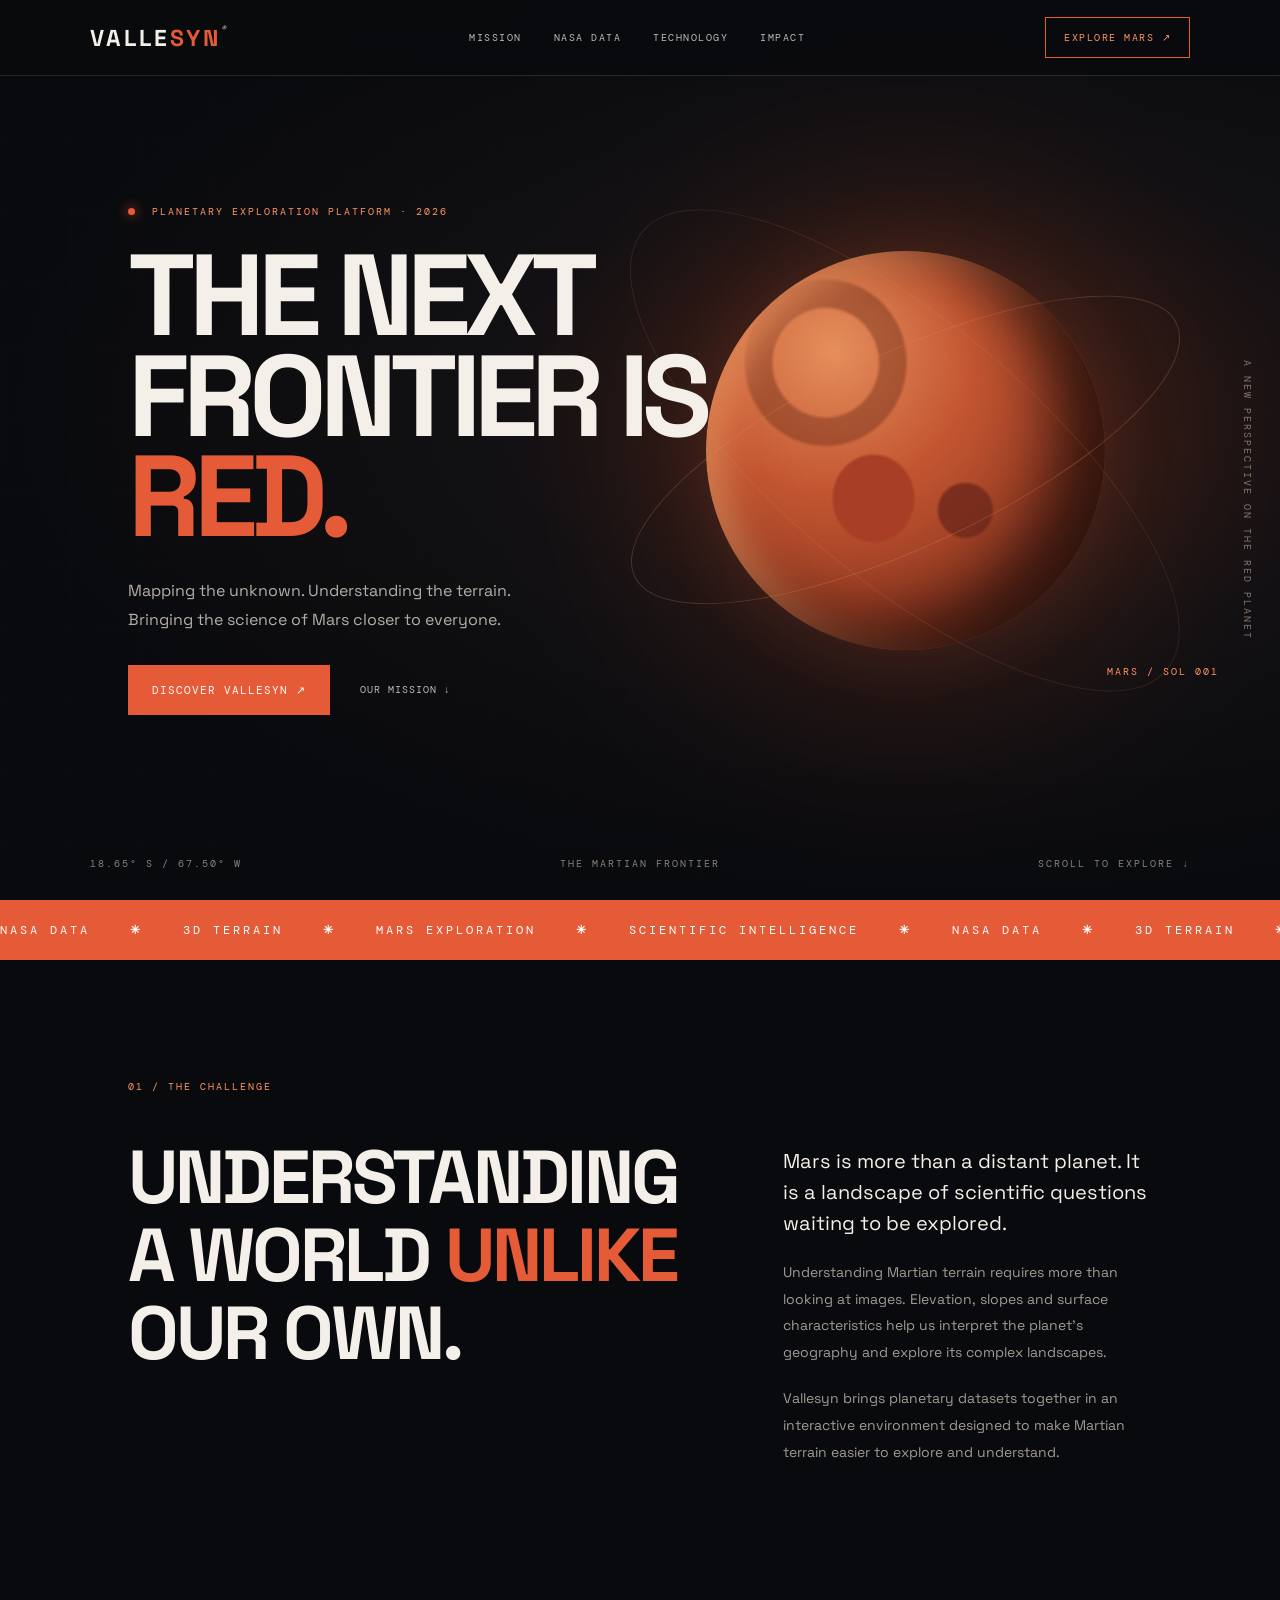
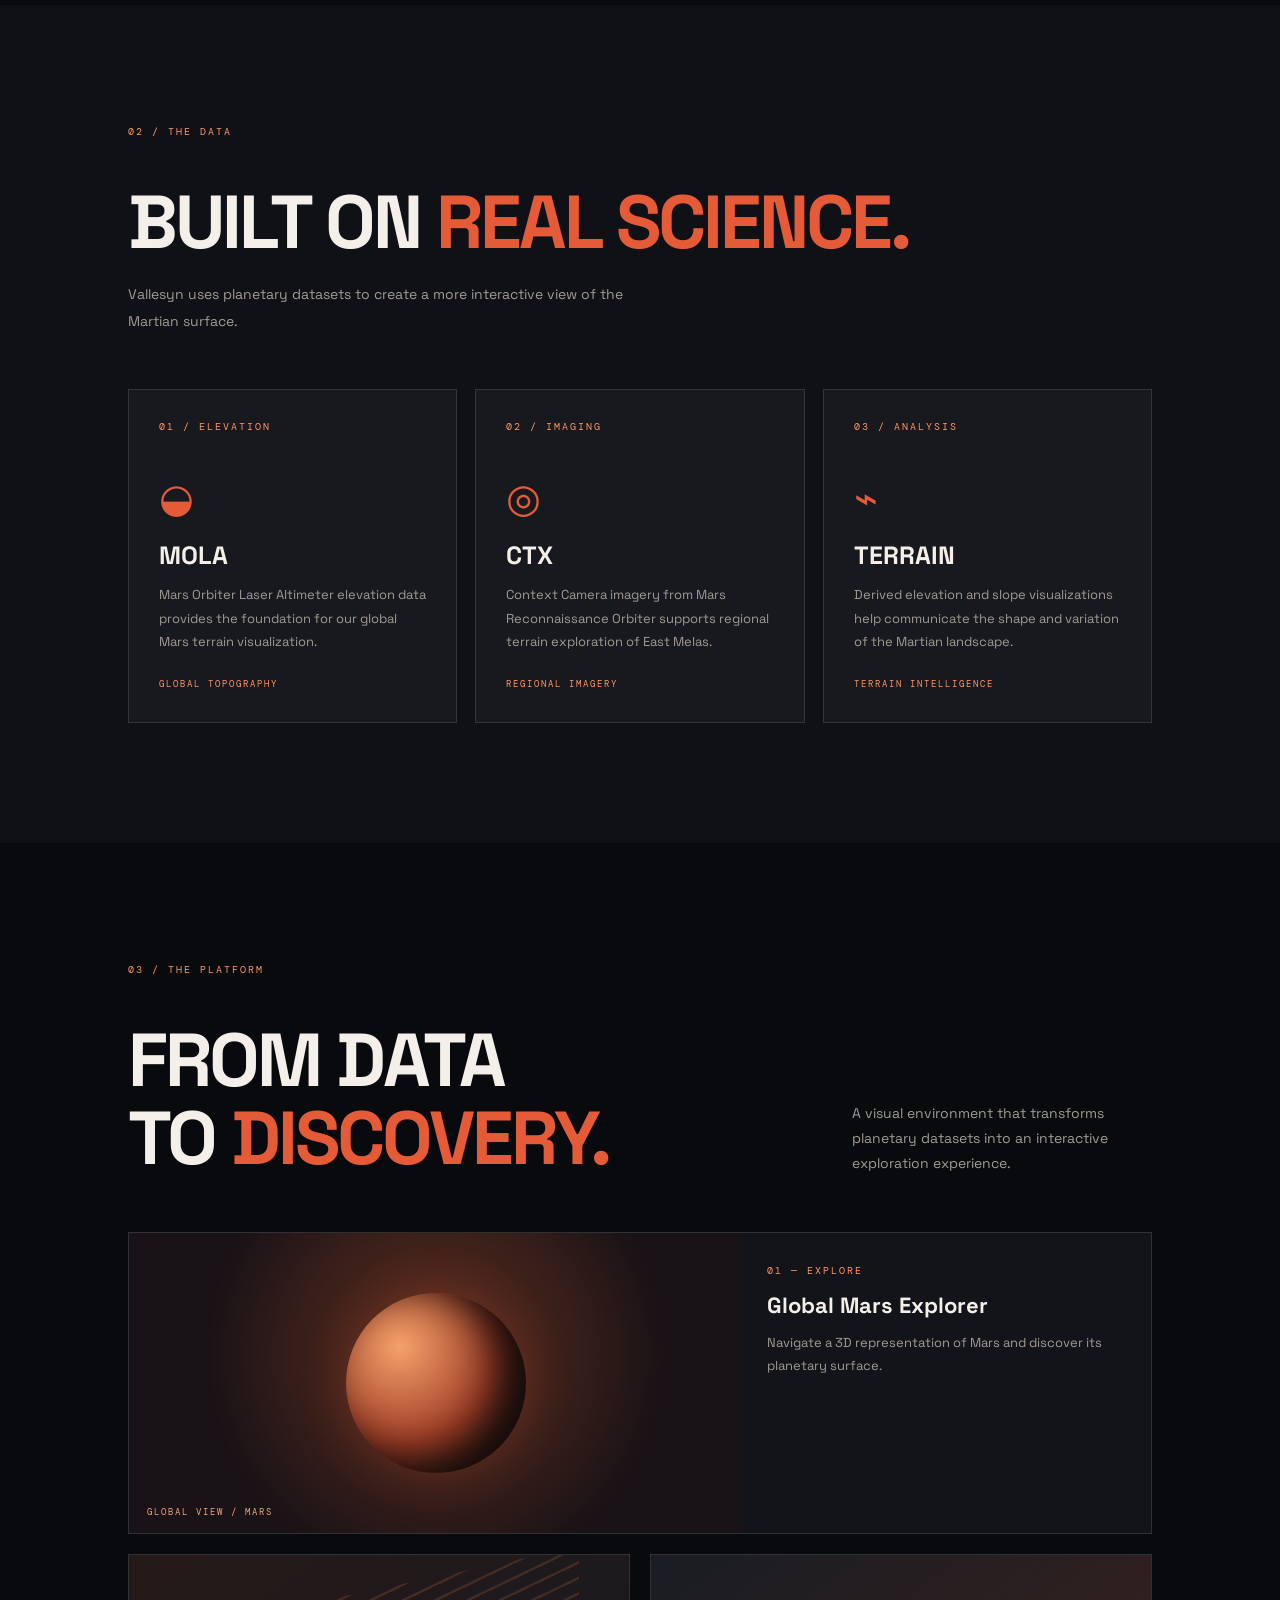
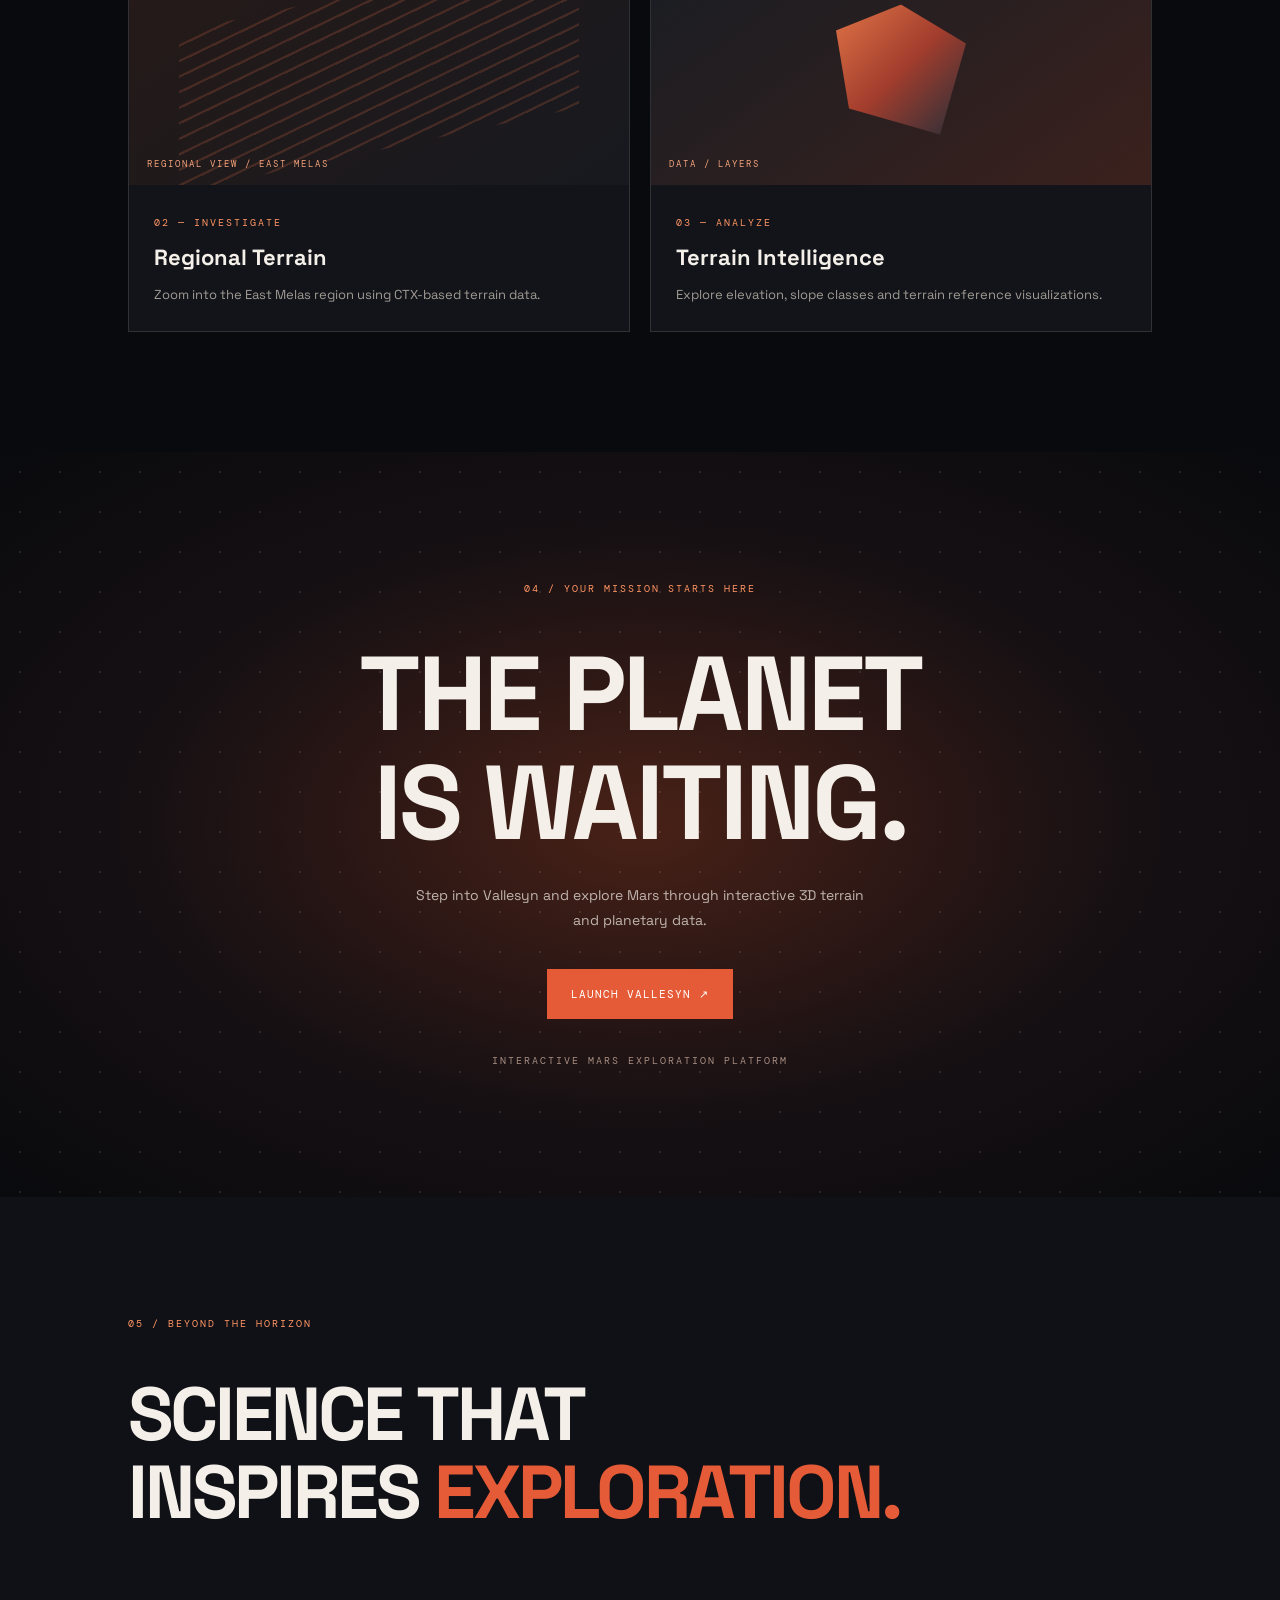
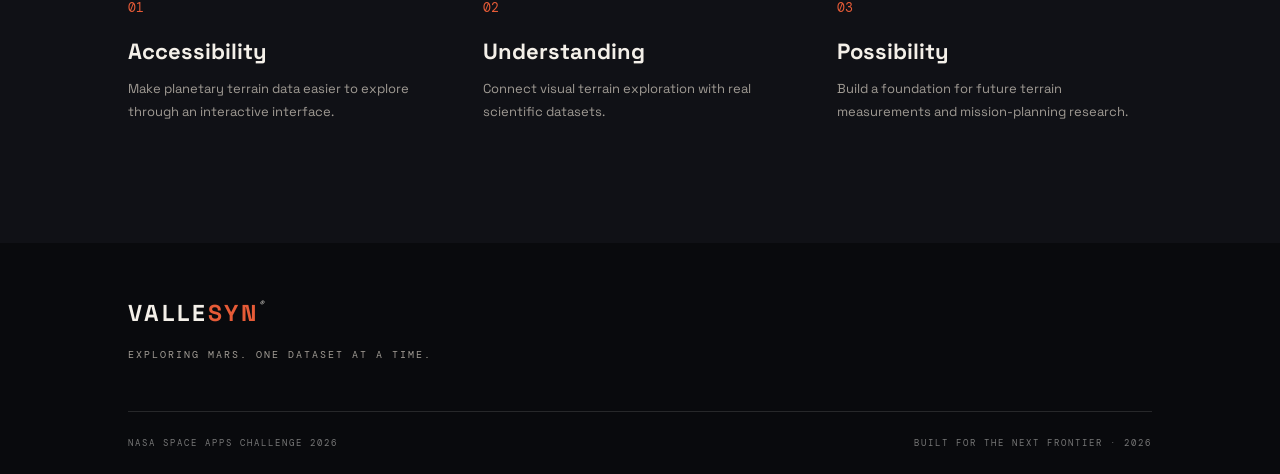
==== mission-portal/index.html @ bca8e8f7 "Fix mission portal folder structure" ====
<!DOCTYPE html>
<html lang="en">
<head>
    <meta charset="UTF-8">
    <meta name="viewport" content="width=device-width, initial-scale=1.0">
    <meta name="description" content="Vallesyn — Explore Mars through NASA planetary data, 3D terrain and scientific intelligence.">
    <title>VALLESYN | The Martian Frontier</title>
    <link rel="stylesheet" href="css/style.css">
    <link rel="preconnect" href="https://fonts.googleapis.com">
    <link href="https://fonts.googleapis.com/css2?family=DM+Mono:wght@400;500&family=Space+Grotesk:wght@400;500;600;700&display=swap" rel="stylesheet">
</head>
<body>
    <div class="loader" id="loader"><span>VALLESYN</span><small>INITIALIZING MISSION...</small></div>

    <nav>
        <a class="logo" href="#home">VALLE<span>SYN</span><i>®</i></a>
        <div class="nav-links">
            <a href="#mission">MISSION</a>
            <a href="#data">NASA DATA</a>
            <a href="#technology">TECHNOLOGY</a>
            <a href="#impact">IMPACT</a>
        </div>
        <a href="#explore" class="nav-cta">EXPLORE MARS ↗</a>
        <button class="menu-toggle" id="menuToggle" aria-label="Toggle menu">☰</button>
    </nav>

    <main>
        <section class="hero" id="home">
            <div class="hero-grid"></div>
            <div class="hero-content">
                <div class="eyebrow"><span class="pulse"></span> PLANETARY EXPLORATION PLATFORM · 2026</div>
                <h1>THE NEXT<br>FRONTIER IS<br><span>RED.</span></h1>
                <p class="hero-description">Mapping the unknown. Understanding the terrain. Bringing the science of Mars closer to everyone.</p>
                <div class="hero-actions">
                    <a href="#explore" class="primary-btn">DISCOVER VALLESYN ↗</a>
                    <a href="#mission" class="text-btn">OUR MISSION ↓</a>
                </div>
            </div>
            <div class="mars-wrap">
                <div class="mars-glow"></div>
                <div class="mars"></div>
                <div class="orbit orbit-one"></div>
                <div class="orbit orbit-two"></div>
                <div class="orbit-label">MARS / SOL 001</div>
            </div>
            <div class="hero-bottom">
                <span>18.65° S / 67.50° W</span>
                <span>THE MARTIAN FRONTIER</span>
                <span>SCROLL TO EXPLORE ↓</span>
            </div>
            <div class="side-note">A NEW PERSPECTIVE ON THE RED PLANET</div>
        </section>

        <section class="ticker">
            <div>NASA DATA <b>✳</b> 3D TERRAIN <b>✳</b> MARS EXPLORATION <b>✳</b> SCIENTIFIC INTELLIGENCE <b>✳</b> NASA DATA <b>✳</b> 3D TERRAIN <b>✳</b></div>
        </section>

        <section class="section mission" id="mission">
            <div class="section-label">01 / THE CHALLENGE</div>
            <div class="mission-layout">
                <div>
                    <h2>UNDERSTANDING<br>A WORLD <span>UNLIKE</span><br>OUR OWN.</h2>
                </div>
                <div class="mission-copy">
                    <p class="lead">Mars is more than a distant planet. It is a landscape of scientific questions waiting to be explored.</p>
                    <p>Understanding Martian terrain requires more than looking at images. Elevation, slopes and surface characteristics help us interpret the planet's geography and explore its complex landscapes.</p>
                    <p>Vallesyn brings planetary datasets together in an interactive environment designed to make Martian terrain easier to explore and understand.</p>
                </div>
            </div>
        </section>

        <section class="section data-section" id="data">
            <div class="section-label">02 / THE DATA</div>
            <h2>BUILT ON <span>REAL SCIENCE.</span></h2>
            <p class="section-intro">Vallesyn uses planetary datasets to create a more interactive view of the Martian surface.</p>
            <div class="data-grid">
                <article class="data-card">
                    <div class="card-number">01 / ELEVATION</div>
                    <div class="data-icon">◒</div>
                    <h3>MOLA</h3>
                    <p>Mars Orbiter Laser Altimeter elevation data provides the foundation for our global Mars terrain visualization.</p>
                    <span class="card-tag">GLOBAL TOPOGRAPHY</span>
                </article>
                <article class="data-card">
                    <div class="card-number">02 / IMAGING</div>
                    <div class="data-icon">◎</div>
                    <h3>CTX</h3>
                    <p>Context Camera imagery from Mars Reconnaissance Orbiter supports regional terrain exploration of East Melas.</p>
                    <span class="card-tag">REGIONAL IMAGERY</span>
                </article>
                <article class="data-card">
                    <div class="card-number">03 / ANALYSIS</div>
                    <div class="data-icon">⌁</div>
                    <h3>TERRAIN</h3>
                    <p>Derived elevation and slope visualizations help communicate the shape and variation of the Martian landscape.</p>
                    <span class="card-tag">TERRAIN INTELLIGENCE</span>
                </article>
            </div>
        </section>

        <section class="section technology" id="technology">
            <div class="section-label">03 / THE PLATFORM</div>
            <div class="tech-heading">
                <h2>FROM DATA<br>TO <span>DISCOVERY.</span></h2>
                <p>A visual environment that transforms planetary datasets into an interactive exploration experience.</p>
            </div>
            <div class="feature-grid">
                <article class="feature feature-large">
                    <div class="feature-art globe-art"><div class="mini-globe"></div><span>GLOBAL VIEW / MARS</span></div>
                    <div class="feature-info"><span>01 — EXPLORE</span><h3>Global Mars Explorer</h3><p>Navigate a 3D representation of Mars and discover its planetary surface.</p></div>
                </article>
                <article class="feature">
                    <div class="feature-art terrain-art"><div class="terrain-lines"></div><span>REGIONAL VIEW / EAST MELAS</span></div>
                    <div class="feature-info"><span>02 — INVESTIGATE</span><h3>Regional Terrain</h3><p>Zoom into the East Melas region using CTX-based terrain data.</p></div>
                </article>
                <article class="feature">
                    <div class="feature-art layers-art"><div class="layer-sample"></div><span>DATA / LAYERS</span></div>
                    <div class="feature-info"><span>03 — ANALYZE</span><h3>Terrain Intelligence</h3><p>Explore elevation, slope classes and terrain reference visualizations.</p></div>
                </article>
            </div>
        </section>

        <section class="explore" id="explore">
            <div class="explore-bg"></div>
            <div class="section-label">04 / YOUR MISSION STARTS HERE</div>
            <h2>THE PLANET<br>IS WAITING.</h2>
            <p>Step into Vallesyn and explore Mars through interactive 3D terrain and planetary data.</p>
            <a href="../index.html" class="primary-btn">LAUNCH VALLESYN ↗</a>
            <small>INTERACTIVE MARS EXPLORATION PLATFORM</small>
        </section>

        <section class="section impact" id="impact">
            <div class="section-label">05 / BEYOND THE HORIZON</div>
            <h2>SCIENCE THAT<br>INSPIRES <span>EXPLORATION.</span></h2>
            <div class="impact-grid">
                <div><strong>01</strong><h3>Accessibility</h3><p>Make planetary terrain data easier to explore through an interactive interface.</p></div>
                <div><strong>02</strong><h3>Understanding</h3><p>Connect visual terrain exploration with real scientific datasets.</p></div>
                <div><strong>03</strong><h3>Possibility</h3><p>Build a foundation for future terrain measurements and mission-planning research.</p></div>
            </div>
        </section>
    </main>

    <footer>
        <a class="logo" href="#home">VALLE<span>SYN</span><i>®</i></a>
        <p>EXPLORING MARS. ONE DATASET AT A TIME.</p>
        <div class="footer-bottom"><span>NASA SPACE APPS CHALLENGE 2026</span><span>BUILT FOR THE NEXT FRONTIER · 2026</span></div>
    </footer>

    <script src="js/main.js"></script>
</body>
</html>
---- mission-portal/css/style.css ----
:root {
    --bg: #090a0d;
    --panel: #121419;
    --text: #f4f0e9;
    --muted: #a09b94;
    --red: #e65b37;
    --orange: #ff9563;
    --line: rgba(255,255,255,.12);
}

* { margin: 0; padding: 0; box-sizing: border-box; }

html { scroll-behavior: smooth; scroll-padding-top: 85px; }

body {
    background: var(--bg);
    color: var(--text);
    font-family: 'Space Grotesk', sans-serif;
    overflow-x: hidden;
}

a { color: inherit; text-decoration: none; }

.loader {
    position: fixed;
    inset: 0;
    background: #090a0d;
    z-index: 1000;
    display: flex;
    flex-direction: column;
    justify-content: center;
    align-items: center;
    gap: 12px;
    transition: opacity .6s, visibility .6s;
}

.loader span { font-size: 32px; letter-spacing: 10px; font-weight: 700; }
.loader small, .section-label, .eyebrow, .card-number, .card-tag, .feature-info span, .hero-bottom, .side-note, .orbit-label, .footer-bottom, .explore small {
    font-family: 'DM Mono', monospace;
    letter-spacing: 2px;
    font-size: 10px;
}

.loader small { color: var(--red); }
.loader.hidden { opacity: 0; visibility: hidden; }

nav {
    height: 76px;
    padding: 0 7%;
    display: flex;
    justify-content: space-between;
    align-items: center;
    position: absolute;
    top: 0;
    left: 0;
    width: 100%;
    z-index: 50;
    border-bottom: 1px solid var(--line);
    background: rgba(9,10,13,.7);
    backdrop-filter: blur(15px);
}

.logo { font-size: 23px; font-weight: 700; letter-spacing: 3px; }
.logo span { color: var(--red); }
.logo i { font-size: 9px; vertical-align: top; }

.nav-links { display: flex; gap: 32px; }
.nav-links a, .nav-cta { font: 10px 'DM Mono', monospace; letter-spacing: 1.5px; }
.nav-links a { color: #bbb; transition: color .2s; }
.nav-links a:hover { color: var(--orange); }
.nav-cta { border: 1px solid var(--red); padding: 13px 18px; color: var(--orange); }
.menu-toggle { display: none; background: none; border: 0; color: white; font-size: 25px; }

.hero {
    min-height: 760px;
    height: 100vh;
    max-height: 1000px;
    position: relative;
    overflow: hidden;
    display: flex;
    align-items: center;
    padding: 120px 10% 100px;
    background: radial-gradient(ellipse at 75% 45%, #291714 0%, #111013 35%, #090a0d 72%);
}

.hero-grid {
    position: absolute;
    inset: 0;
    opacity: .12;
    background-image: linear-gradient(rgba(255,255,255,.08) 1px, transparent 1px), linear-gradient(90deg, rgba(255,255,255,.08) 1px, transparent 1px);
    background-size: 70px 70px;
    mask-image: linear-gradient(90deg, black, transparent);
}

.hero-content { position: relative; z-index: 5; max-width: 600px; }
.eyebrow { color: var(--orange); margin-bottom: 28px; }
.pulse { display: inline-block; width: 7px; height: 7px; background: var(--red); border-radius: 50%; margin-right: 9px; box-shadow: 0 0 12px var(--red); }

.hero h1 { font-size: clamp(65px, 9vw, 120px); line-height: .87; letter-spacing: -7px; font-weight: 700; }
.hero h1 span, h2 span { color: var(--red); }

.hero-description { color: #b4aea8; font-size: 16px; line-height: 1.8; max-width: 420px; margin: 30px 0; }
.hero-actions { display: flex; align-items: center; gap: 30px; }
.primary-btn { display: inline-block; padding: 17px 23px; background: var(--red); color: white; font: 11px 'DM Mono', monospace; letter-spacing: 1px; transition: .3s; border: 1px solid var(--red); }
.primary-btn:hover { background: transparent; color: var(--orange); transform: translateY(-3px); }
.text-btn { font: 10px 'DM Mono', monospace; letter-spacing: 1px; color: #bbb; }

.mars-wrap { position: absolute; width: min(47vw, 570px); aspect-ratio: 1; right: 7%; top: 50%; transform: translateY(-50%); display: grid; place-items: center; }
.mars-glow { position: absolute; width: 90%; height: 90%; border-radius: 50%; background: #b74724; filter: blur(90px); opacity: .22; }
.mars {
    width: 70%; height: 70%; border-radius: 50%;
    background:
        radial-gradient(ellipse at 30% 28%, transparent 0 13%, rgba(80,30,18,.4) 14% 20%, transparent 21%),
        radial-gradient(ellipse at 65% 65%, #6b281c 0 7%, transparent 8%),
        radial-gradient(ellipse at 42% 62%, #a33c26 0 12%, transparent 13%),
        radial-gradient(circle at 32% 25%, #f1a16b, #c65a35 35%, #82311f 72%, #311713);
    box-shadow: inset -45px -20px 65px #160b0a, inset 15px 5px 35px #f39a65, 0 0 70px #a7442b33;
    animation: float 7s ease-in-out infinite;
}
.orbit { position: absolute; width: 105%; height: 34%; border: 1px solid #e58c6244; border-radius: 50%; transform: rotate(-25deg); }
.orbit-two { width: 120%; height: 45%; transform: rotate(40deg); border-color: #e58c6222; }
.orbit-label { position: absolute; right: -5%; bottom: 10%; color: var(--orange); }
@keyframes float { 0%,100% { transform: translateY(0); } 50% { transform: translateY(-16px); } }

.hero-bottom { position: absolute; bottom: 30px; left: 7%; right: 7%; display: flex; justify-content: space-between; color: #89827c; }
.side-note { position: absolute; right: 2%; top: 40%; writing-mode: vertical-rl; color: #82746c; }

.ticker { overflow: hidden; padding: 22px 0; background: var(--red); color: white; white-space: nowrap; font: 12px 'DM Mono', monospace; letter-spacing: 3px; }
.ticker div { width: max-content; animation: ticker 30s linear infinite; }
.ticker b { padding: 0 30px; }
@keyframes ticker { to { transform: translateX(-30%); } }

.section { padding: 120px 10%; }
.section-label { color: var(--orange); margin-bottom: 45px; }
.mission-layout { display: grid; grid-template-columns: 1.2fr .8fr; gap: 10%; }
h2 { font-size: clamp(42px, 6vw, 75px); letter-spacing: -3px; line-height: 1.04; }
.mission-copy { padding-top: 8px; }
.mission-copy p, .section-intro { color: var(--muted); line-height: 1.9; font-size: 14px; margin-bottom: 20px; }
.mission-copy .lead { color: var(--text); font-size: 20px; line-height: 1.55; }

.data-section { background: #101116; }
.data-section h2 { margin-bottom: 20px; }
.section-intro { max-width: 500px; margin-bottom: 55px; }
.data-grid { display: grid; grid-template-columns: repeat(3, 1fr); gap: 18px; }
.data-card { background: #17191f; border: 1px solid var(--line); padding: 30px; min-height: 310px; transition: .3s; }
.data-card:hover, .feature:hover { transform: translateY(-7px); border-color: #c65a35; }
.card-number { color: var(--orange); }
.data-icon { font-size: 40px; color: var(--red); margin: 40px 0 15px; }
.data-card h3 { font-size: 25px; margin-bottom: 12px; }
.data-card p, .feature-info p, .impact-grid p { color: var(--muted); font-size: 13px; line-height: 1.8; }
.card-tag { display: inline-block; color: var(--orange); margin-top: 24px; font-size: 9px; }

.tech-heading { display: flex; align-items: end; justify-content: space-between; gap: 30px; margin-bottom: 55px; }
.tech-heading p { color: var(--muted); line-height: 1.8; max-width: 300px; font-size: 14px; }
.feature-grid { display: grid; grid-template-columns: 1fr 1fr; gap: 20px; }
.feature { border: 1px solid var(--line); background: var(--panel); transition: .3s; overflow: hidden; }
.feature-large { grid-column: span 2; display: grid; grid-template-columns: 1.2fr .8fr; }
.feature-art { height: 230px; background: radial-gradient(circle at 50% 40%, #63301f, #191216 65%); position: relative; display: grid; place-items: center; overflow: hidden; }
.feature-art span { position: absolute; bottom: 15px; left: 18px; font: 9px 'DM Mono', monospace; color: #f4a37b; letter-spacing: 2px; }
.feature-info { padding: 25px; }
.feature-info span { color: var(--orange); }
.feature-info h3 { font-size: 22px; margin: 12px 0; }
.globe-art { height: 300px; }
.mini-globe { width: 180px; height: 180px; border-radius: 50%; background: radial-gradient(circle at 30% 30%, #f5a16b, #9b3b24 55%, #25110e); box-shadow: inset -25px -10px 40px #120b0a, 0 0 50px #c24c2c44; }
.terrain-art { background: linear-gradient(145deg, #261a18, #17191f); }
.terrain-lines { width: 80%; height: 70%; background: repeating-linear-gradient(165deg, transparent 0 12px, #e16d4633 13px 15px); transform: skewY(-12deg); }
.layers-art { background: linear-gradient(145deg, #191d23, #3b211d); }
.layer-sample { width: 130px; height: 130px; background: linear-gradient(135deg, #df7446, #a33d2d, #252e39); clip-path: polygon(50% 0,100% 30%,80% 100%,10% 80%,0 20%); box-shadow: 0 0 40px #e65b37; }

.explore { text-align: center; position: relative; overflow: hidden; padding: 130px 20px; background: radial-gradient(ellipse at center, #482117, #161013 55%, #090a0d); }
.explore-bg { position: absolute; inset: 0; opacity: .1; background-image: radial-gradient(white 1px, transparent 1px); background-size: 40px 40px; }
.explore .section-label, .explore h2, .explore p, .explore a, .explore small { position: relative; z-index: 2; }
.explore h2 { font-size: clamp(60px, 9vw, 105px); margin: 25px 0; }
.explore p { color: #c0b5ae; max-width: 470px; margin: 0 auto 35px; line-height: 1.8; font-size: 14px; }
.explore small { display: block; color: #a58d82; margin-top: 35px; }

.impact { background: #101116; }
.impact h2 { margin-bottom: 65px; }
.impact-grid { display: grid; grid-template-columns: repeat(3, 1fr); gap: 40px; }
.impact-grid strong { font: 13px 'DM Mono', monospace; color: var(--red); }
.impact-grid h3 { margin: 20px 0 12px; font-size: 22px; }

footer { padding: 55px 10% 25px; }
footer > p { color: var(--muted); font: 10px 'DM Mono', monospace; letter-spacing: 2px; margin-top: 20px; }
.footer-bottom { border-top: 1px solid var(--line); padding-top: 25px; margin-top: 50px; display: flex; justify-content: space-between; color: #777; font-size: 9px; }

.reveal { opacity: 0; transform: translateY(25px); transition: opacity .7s ease, transform .7s ease; }
.reveal.visible { opacity: 1; transform: translateY(0); }

@media(max-width:850px) {
    nav { padding: 0 5%; }
    .nav-links { display: none; position: absolute; top: 76px; left: 0; width: 100%; padding: 25px; background: #101116; flex-direction: column; gap: 25px; }
    .nav-links.open { display: flex; }
    .nav-cta { display: none; }
    .menu-toggle { display: block; }
    .hero { min-height: 850px; align-items: flex-start; padding: 180px 7% 100px; }
    .hero h1 { font-size: clamp(65px, 15vw, 100px); letter-spacing: -4px; }
    .mars-wrap { width: 75vw; right: -10%; top: 68%; opacity: .65; }
    .hero-content { z-index: 5; }
    .side-note { display: none; }
    .hero-bottom { font-size: 8px; }
    .mission-layout, .data-grid, .impact-grid { grid-template-columns: 1fr; }
    .mission-layout { gap: 35px; }
    .section { padding: 85px 7%; }
    .tech-heading { display: block; }
    .tech-heading p { margin-top: 25px; }
    .feature-large { grid-column: span 1; display: block; }
    .feature-art, .globe-art { height: 220px; }
}

@media(max-width:500px) {
    .hero { min-height: 780px; }
    .hero h1 { font-size: 64px; }
    .hero-description { font-size: 14px; max-width: 310px; }
    .hero-bottom span:nth-child(2) { display: none; }
    .hero-bottom { left: 6%; right: 6%; }
    .hero-actions { gap: 18px; }
    .primary-btn { padding: 15px; font-size: 9px; }
    h2 { font-size: 43px; }
    .footer-bottom { flex-direction: column; gap: 12px; }
}
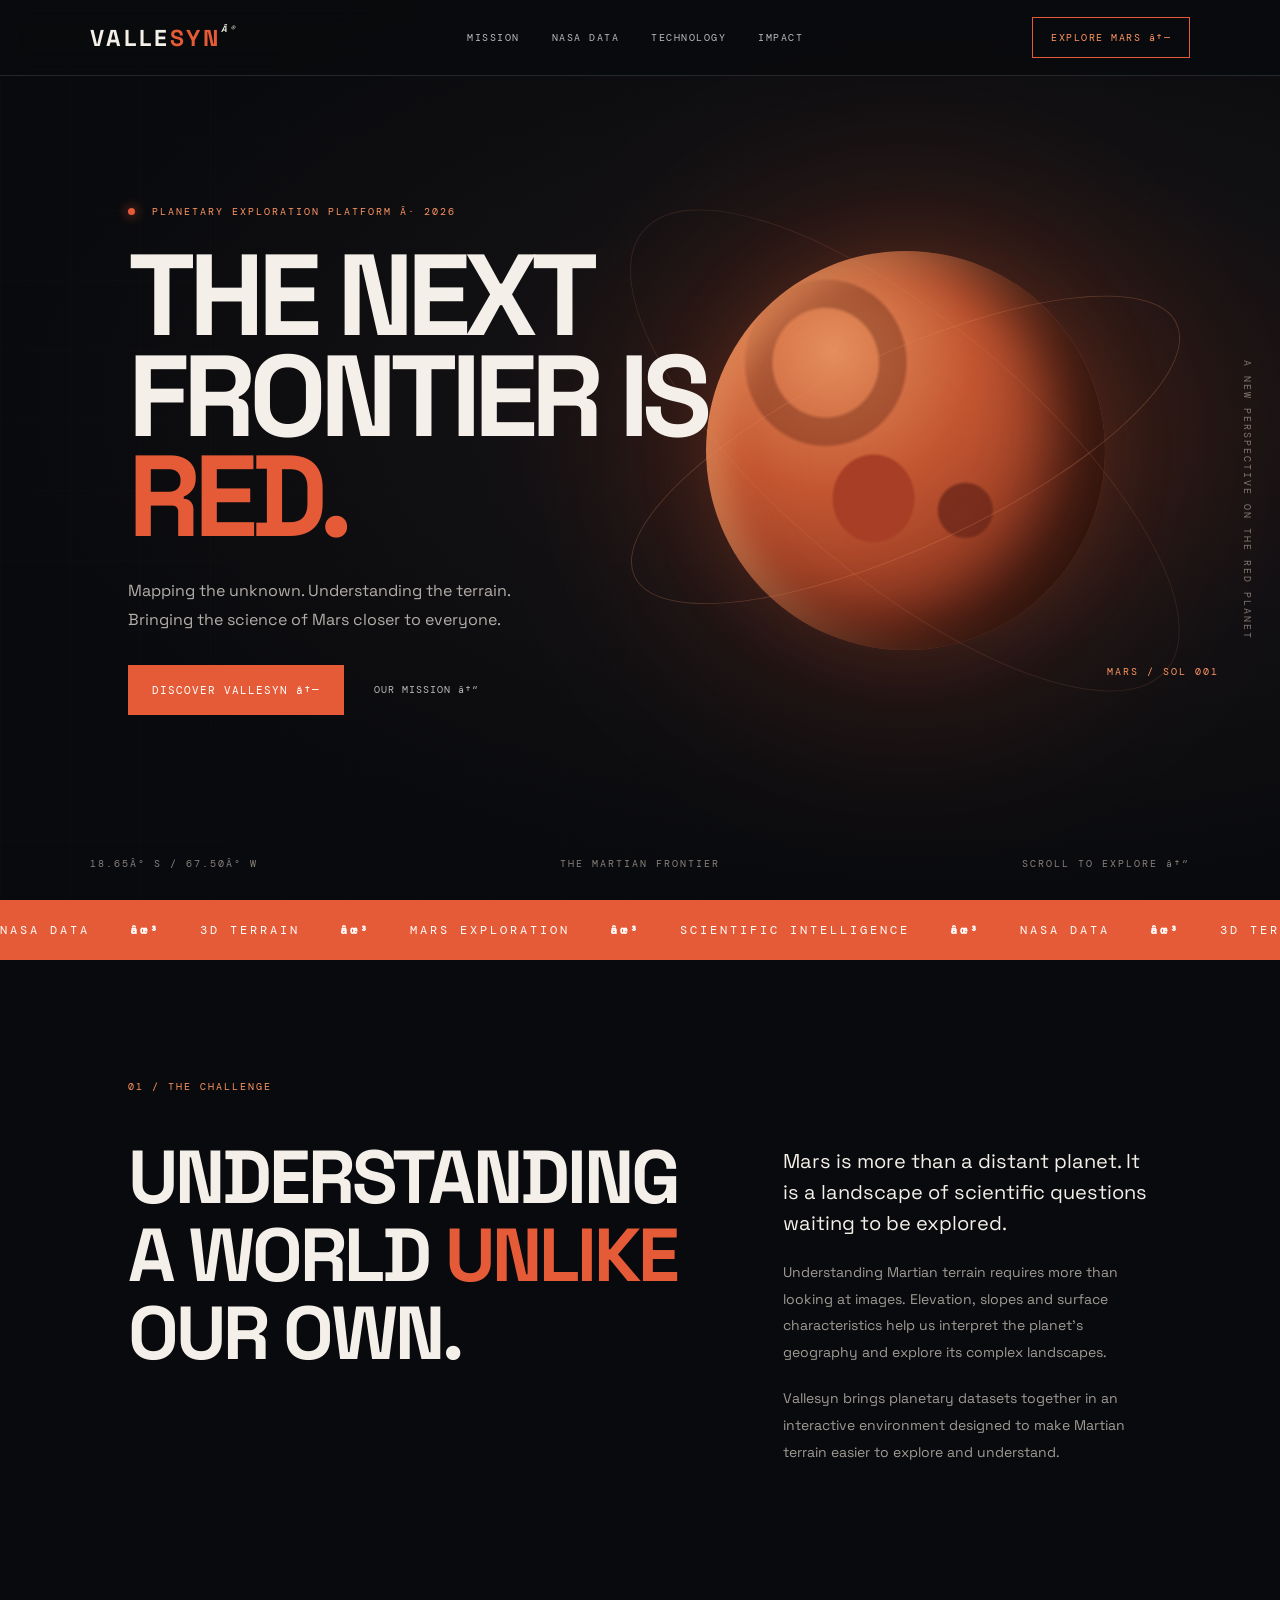
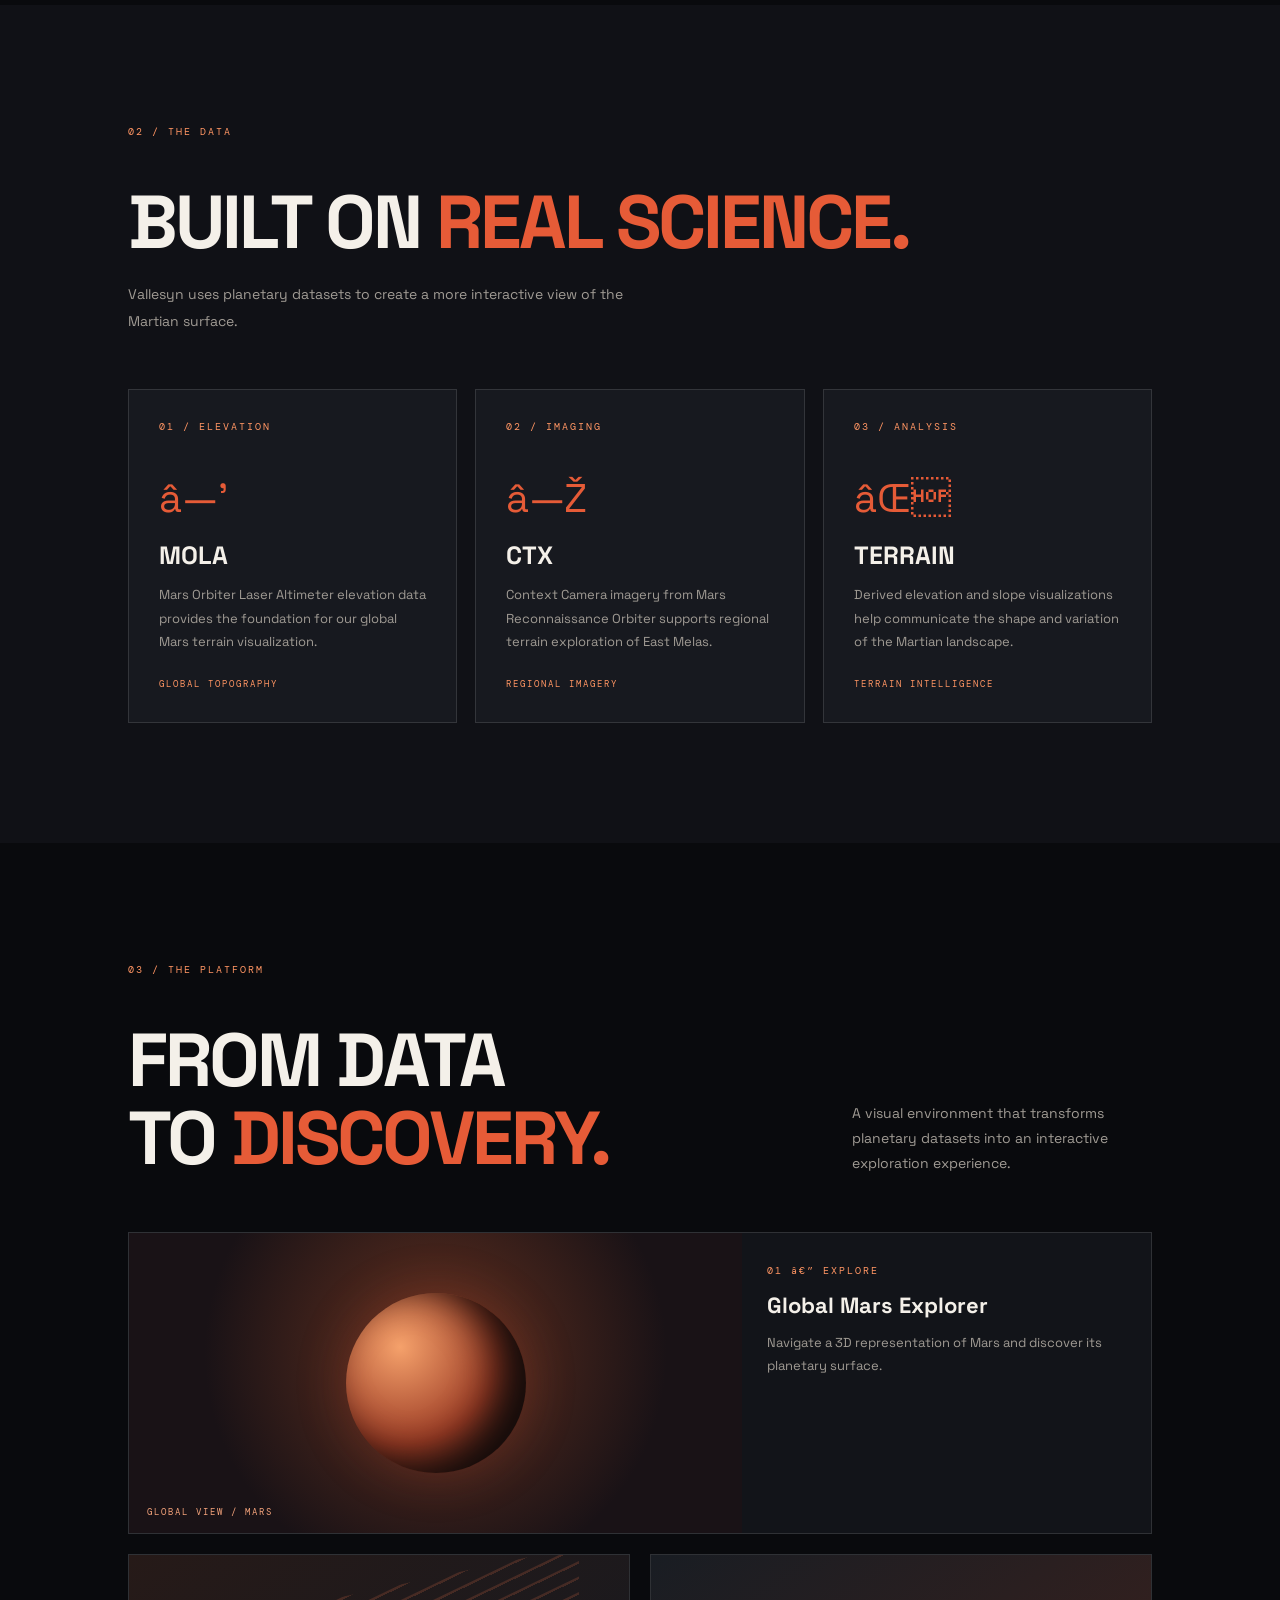
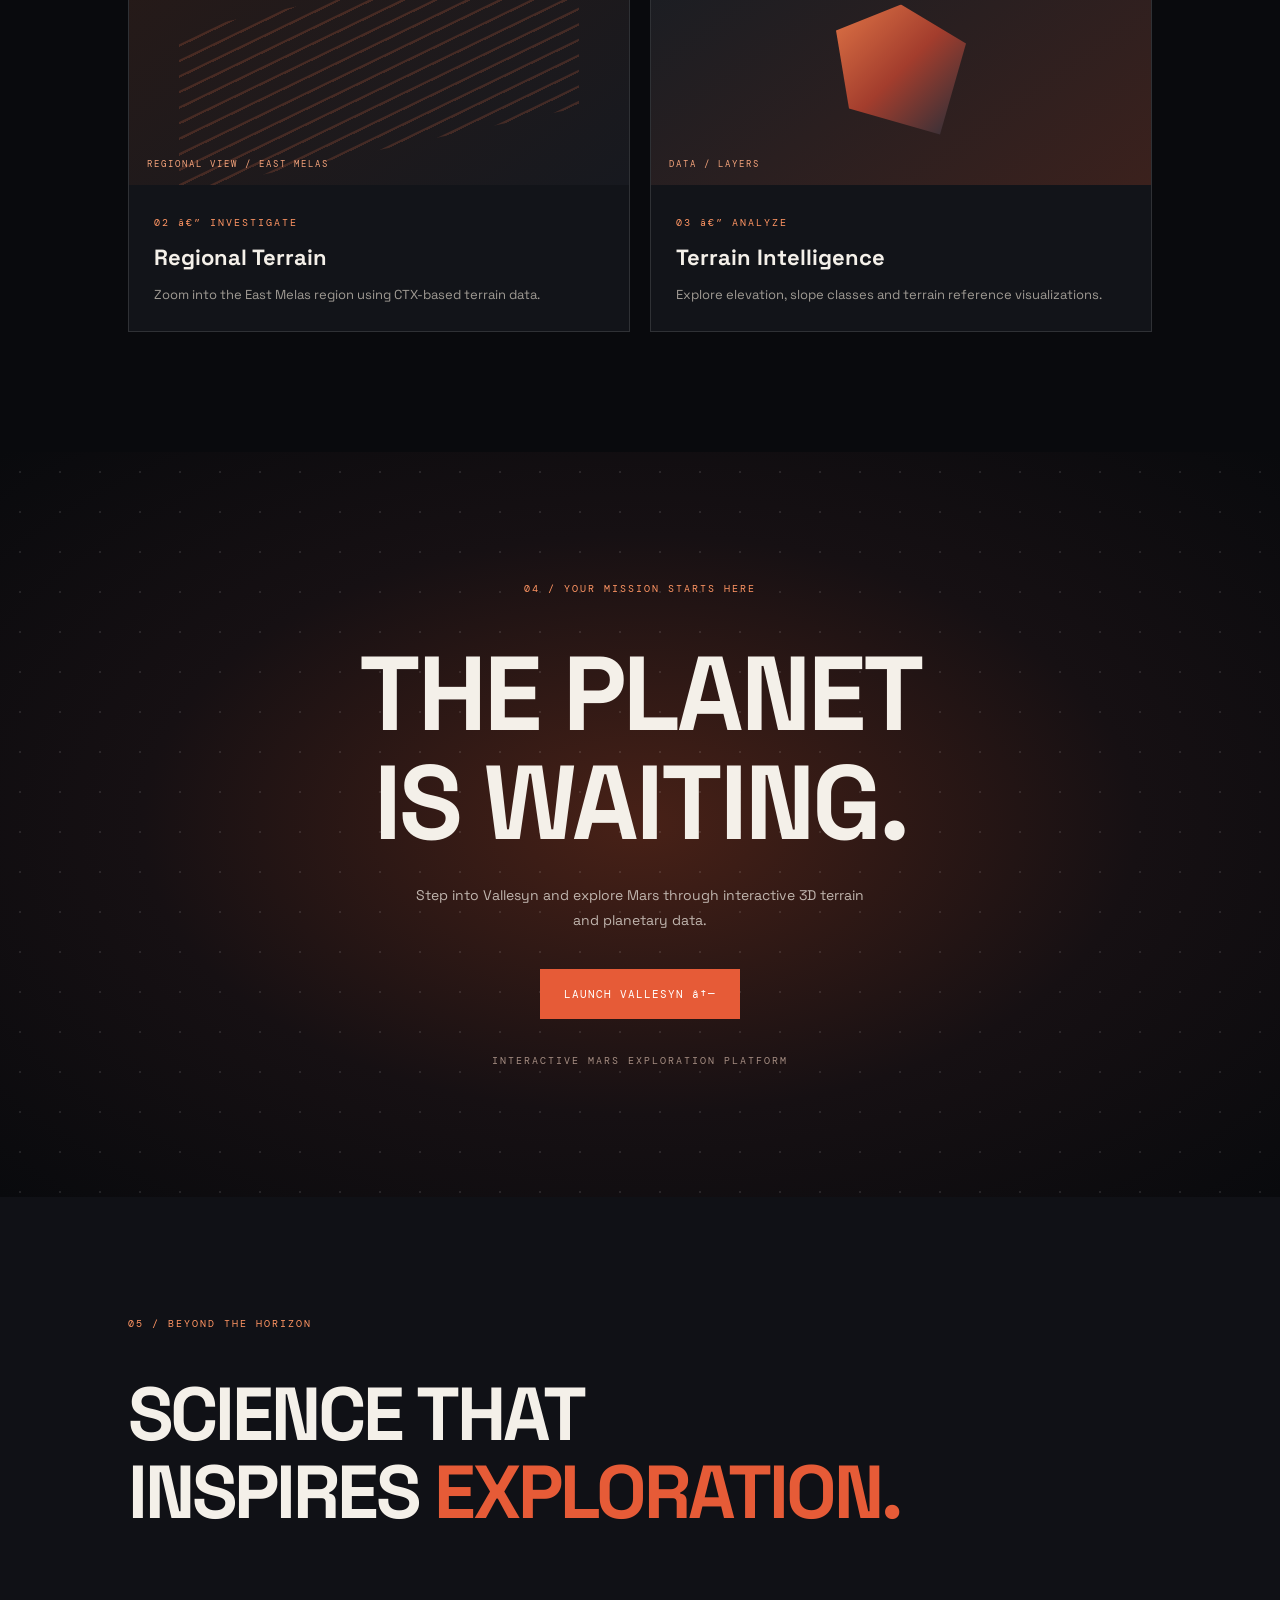
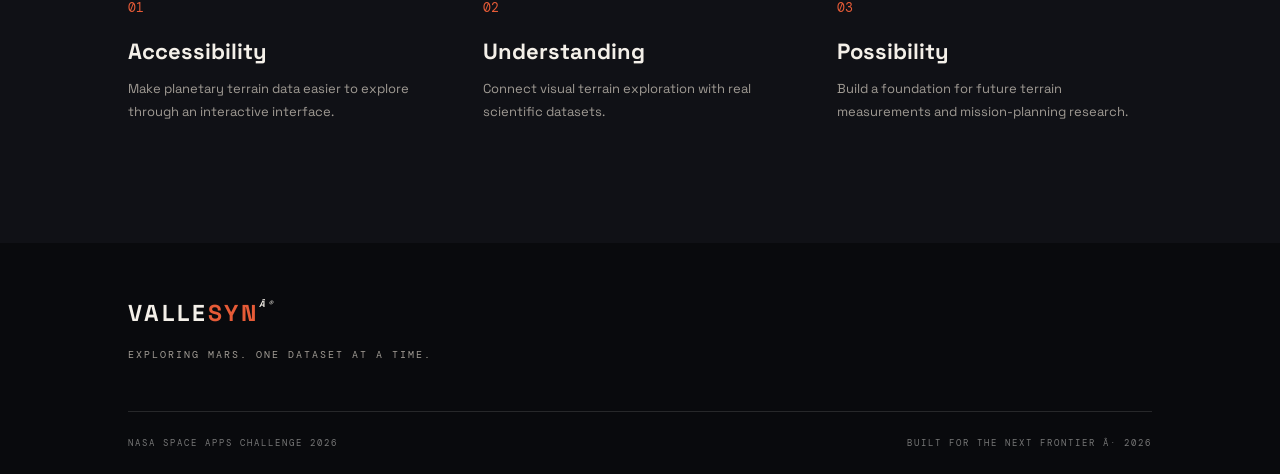
==== commit 45cb4285: "Make mission portal homepage and add explorer route" ====
--- a/mission-portal/index.html
+++ b/mission-portal/index.html
@@ -1,10 +1,10 @@
-
+﻿
 <!DOCTYPE html>
 <html lang="en">
 <head>
     <meta charset="UTF-8">
     <meta name="viewport" content="width=device-width, initial-scale=1.0">
-    <meta name="description" content="Vallesyn — Explore Mars through NASA planetary data, 3D terrain and scientific intelligence.">
+    <meta name="description" content="Vallesyn â€” Explore Mars through NASA planetary data, 3D terrain and scientific intelligence.">
     <title>VALLESYN | The Martian Frontier</title>
     <link rel="stylesheet" href="css/style.css">
     <link rel="preconnect" href="https://fonts.googleapis.com">
@@ -14,27 +14,27 @@
     <div class="loader" id="loader"><span>VALLESYN</span><small>INITIALIZING MISSION...</small></div>
 
     <nav>
-        <a class="logo" href="#home">VALLE<span>SYN</span><i>®</i></a>
+        <a class="logo" href="#home">VALLE<span>SYN</span><i>Â®</i></a>
         <div class="nav-links">
             <a href="#mission">MISSION</a>
             <a href="#data">NASA DATA</a>
             <a href="#technology">TECHNOLOGY</a>
             <a href="#impact">IMPACT</a>
         </div>
-        <a href="#explore" class="nav-cta">EXPLORE MARS ↗</a>
-        <button class="menu-toggle" id="menuToggle" aria-label="Toggle menu">☰</button>
+        <a href="#explore" class="nav-cta">EXPLORE MARS â†—</a>
+        <button class="menu-toggle" id="menuToggle" aria-label="Toggle menu">â˜°</button>
     </nav>
 
     <main>
         <section class="hero" id="home">
             <div class="hero-grid"></div>
             <div class="hero-content">
-                <div class="eyebrow"><span class="pulse"></span> PLANETARY EXPLORATION PLATFORM · 2026</div>
+                <div class="eyebrow"><span class="pulse"></span> PLANETARY EXPLORATION PLATFORM Â· 2026</div>
                 <h1>THE NEXT<br>FRONTIER IS<br><span>RED.</span></h1>
                 <p class="hero-description">Mapping the unknown. Understanding the terrain. Bringing the science of Mars closer to everyone.</p>
                 <div class="hero-actions">
-                    <a href="#explore" class="primary-btn">DISCOVER VALLESYN ↗</a>
-                    <a href="#mission" class="text-btn">OUR MISSION ↓</a>
+                    <a href="#explore" class="primary-btn">DISCOVER VALLESYN â†—</a>
+                    <a href="#mission" class="text-btn">OUR MISSION â†“</a>
                 </div>
             </div>
             <div class="mars-wrap">
@@ -45,15 +45,15 @@
                 <div class="orbit-label">MARS / SOL 001</div>
             </div>
             <div class="hero-bottom">
-                <span>18.65° S / 67.50° W</span>
+                <span>18.65Â° S / 67.50Â° W</span>
                 <span>THE MARTIAN FRONTIER</span>
-                <span>SCROLL TO EXPLORE ↓</span>
+                <span>SCROLL TO EXPLORE â†“</span>
             </div>
             <div class="side-note">A NEW PERSPECTIVE ON THE RED PLANET</div>
         </section>
 
         <section class="ticker">
-            <div>NASA DATA <b>✳</b> 3D TERRAIN <b>✳</b> MARS EXPLORATION <b>✳</b> SCIENTIFIC INTELLIGENCE <b>✳</b> NASA DATA <b>✳</b> 3D TERRAIN <b>✳</b></div>
+            <div>NASA DATA <b>âœ³</b> 3D TERRAIN <b>âœ³</b> MARS EXPLORATION <b>âœ³</b> SCIENTIFIC INTELLIGENCE <b>âœ³</b> NASA DATA <b>âœ³</b> 3D TERRAIN <b>âœ³</b></div>
         </section>
 
         <section class="section mission" id="mission">
@@ -77,21 +77,21 @@
             <div class="data-grid">
                 <article class="data-card">
                     <div class="card-number">01 / ELEVATION</div>
-                    <div class="data-icon">◒</div>
+                    <div class="data-icon">â—’</div>
                     <h3>MOLA</h3>
                     <p>Mars Orbiter Laser Altimeter elevation data provides the foundation for our global Mars terrain visualization.</p>
                     <span class="card-tag">GLOBAL TOPOGRAPHY</span>
                 </article>
                 <article class="data-card">
                     <div class="card-number">02 / IMAGING</div>
-                    <div class="data-icon">◎</div>
+                    <div class="data-icon">â—Ž</div>
                     <h3>CTX</h3>
                     <p>Context Camera imagery from Mars Reconnaissance Orbiter supports regional terrain exploration of East Melas.</p>
                     <span class="card-tag">REGIONAL IMAGERY</span>
                 </article>
                 <article class="data-card">
                     <div class="card-number">03 / ANALYSIS</div>
-                    <div class="data-icon">⌁</div>
+                    <div class="data-icon">âŒ</div>
                     <h3>TERRAIN</h3>
                     <p>Derived elevation and slope visualizations help communicate the shape and variation of the Martian landscape.</p>
                     <span class="card-tag">TERRAIN INTELLIGENCE</span>
@@ -108,15 +108,15 @@
             <div class="feature-grid">
                 <article class="feature feature-large">
                     <div class="feature-art globe-art"><div class="mini-globe"></div><span>GLOBAL VIEW / MARS</span></div>
-                    <div class="feature-info"><span>01 — EXPLORE</span><h3>Global Mars Explorer</h3><p>Navigate a 3D representation of Mars and discover its planetary surface.</p></div>
+                    <div class="feature-info"><span>01 â€” EXPLORE</span><h3>Global Mars Explorer</h3><p>Navigate a 3D representation of Mars and discover its planetary surface.</p></div>
                 </article>
                 <article class="feature">
                     <div class="feature-art terrain-art"><div class="terrain-lines"></div><span>REGIONAL VIEW / EAST MELAS</span></div>
-                    <div class="feature-info"><span>02 — INVESTIGATE</span><h3>Regional Terrain</h3><p>Zoom into the East Melas region using CTX-based terrain data.</p></div>
+                    <div class="feature-info"><span>02 â€” INVESTIGATE</span><h3>Regional Terrain</h3><p>Zoom into the East Melas region using CTX-based terrain data.</p></div>
                 </article>
                 <article class="feature">
                     <div class="feature-art layers-art"><div class="layer-sample"></div><span>DATA / LAYERS</span></div>
-                    <div class="feature-info"><span>03 — ANALYZE</span><h3>Terrain Intelligence</h3><p>Explore elevation, slope classes and terrain reference visualizations.</p></div>
+                    <div class="feature-info"><span>03 â€” ANALYZE</span><h3>Terrain Intelligence</h3><p>Explore elevation, slope classes and terrain reference visualizations.</p></div>
                 </article>
             </div>
         </section>
@@ -126,7 +126,7 @@
             <div class="section-label">04 / YOUR MISSION STARTS HERE</div>
             <h2>THE PLANET<br>IS WAITING.</h2>
             <p>Step into Vallesyn and explore Mars through interactive 3D terrain and planetary data.</p>
-            <a href="../index.html" class="primary-btn">LAUNCH VALLESYN ↗</a>
+            <a href="../explorer.html" class="primary-btn">LAUNCH VALLESYN â†—</a>
             <small>INTERACTIVE MARS EXPLORATION PLATFORM</small>
         </section>
 
@@ -142,11 +142,12 @@
     </main>
 
     <footer>
-        <a class="logo" href="#home">VALLE<span>SYN</span><i>®</i></a>
+        <a class="logo" href="#home">VALLE<span>SYN</span><i>Â®</i></a>
         <p>EXPLORING MARS. ONE DATASET AT A TIME.</p>
-        <div class="footer-bottom"><span>NASA SPACE APPS CHALLENGE 2026</span><span>BUILT FOR THE NEXT FRONTIER · 2026</span></div>
+        <div class="footer-bottom"><span>NASA SPACE APPS CHALLENGE 2026</span><span>BUILT FOR THE NEXT FRONTIER Â· 2026</span></div>
     </footer>
 
     <script src="js/main.js"></script>
 </body>
 </html>
+
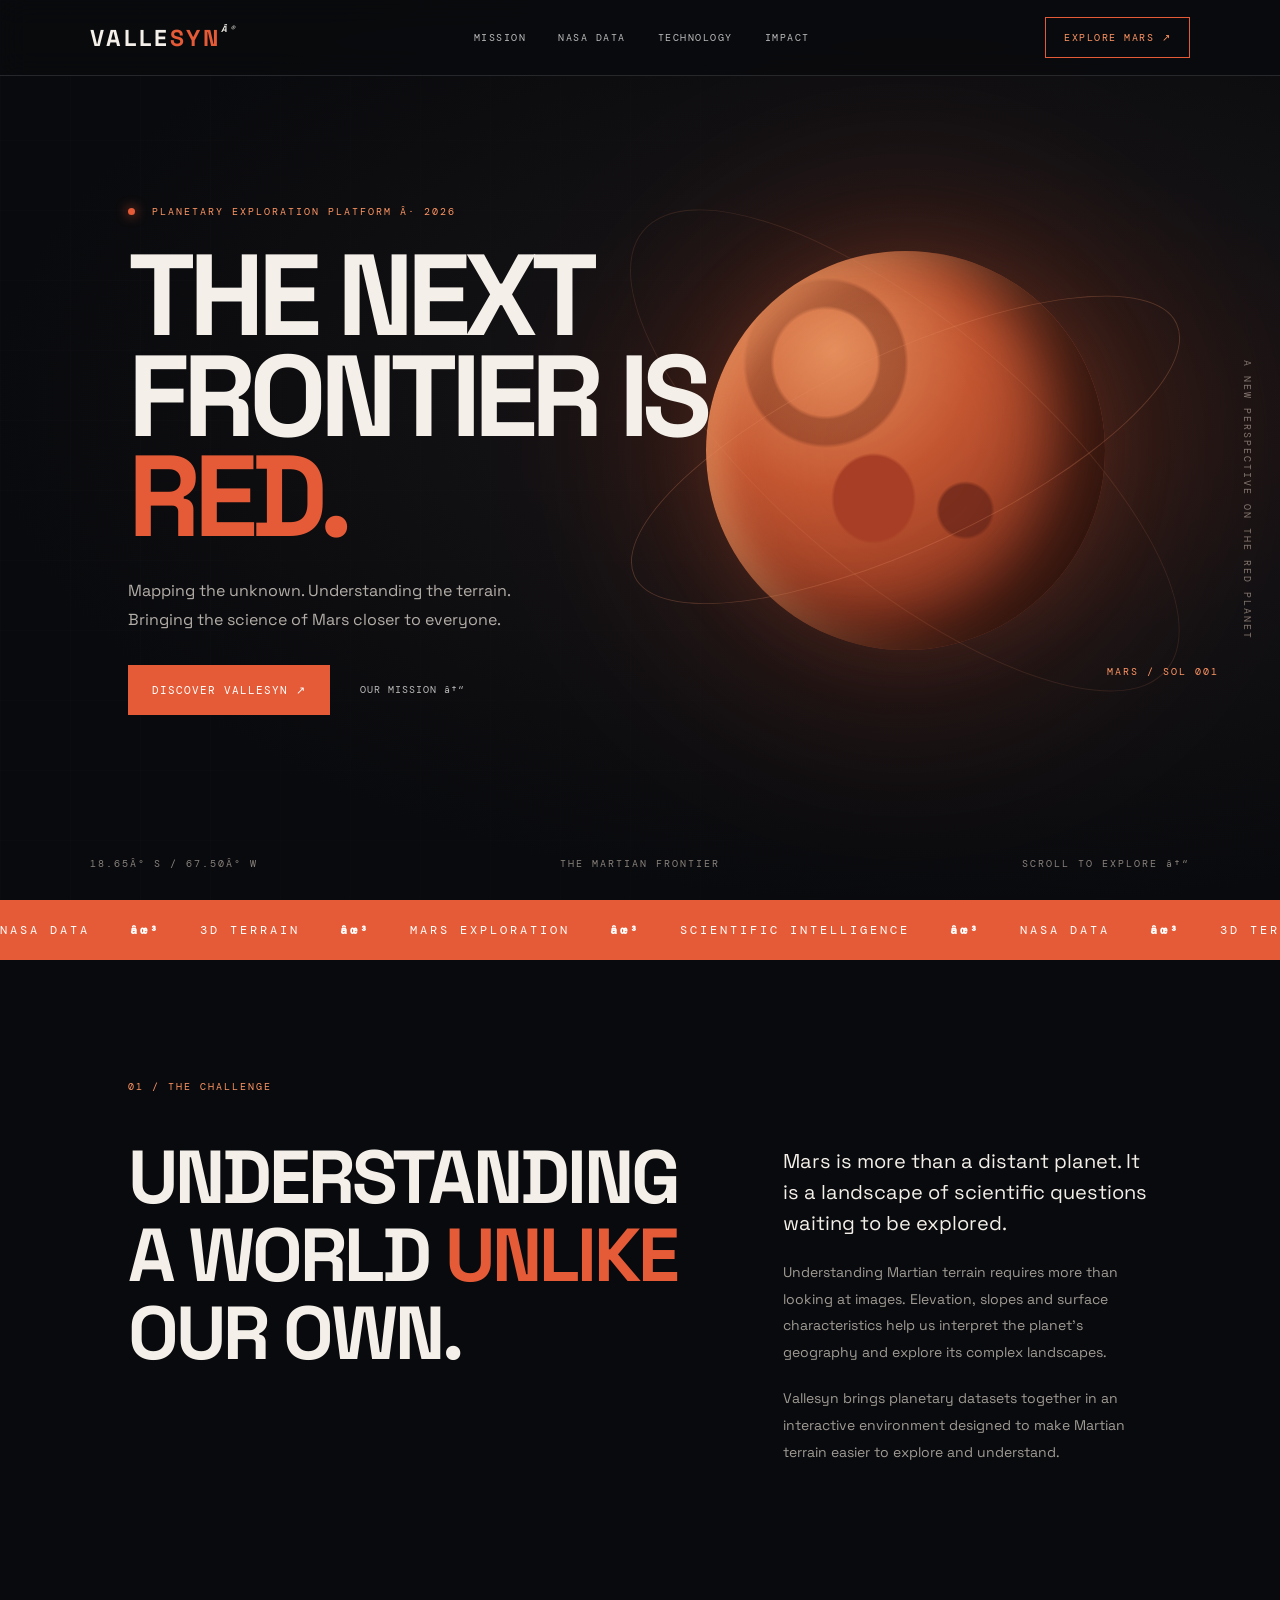
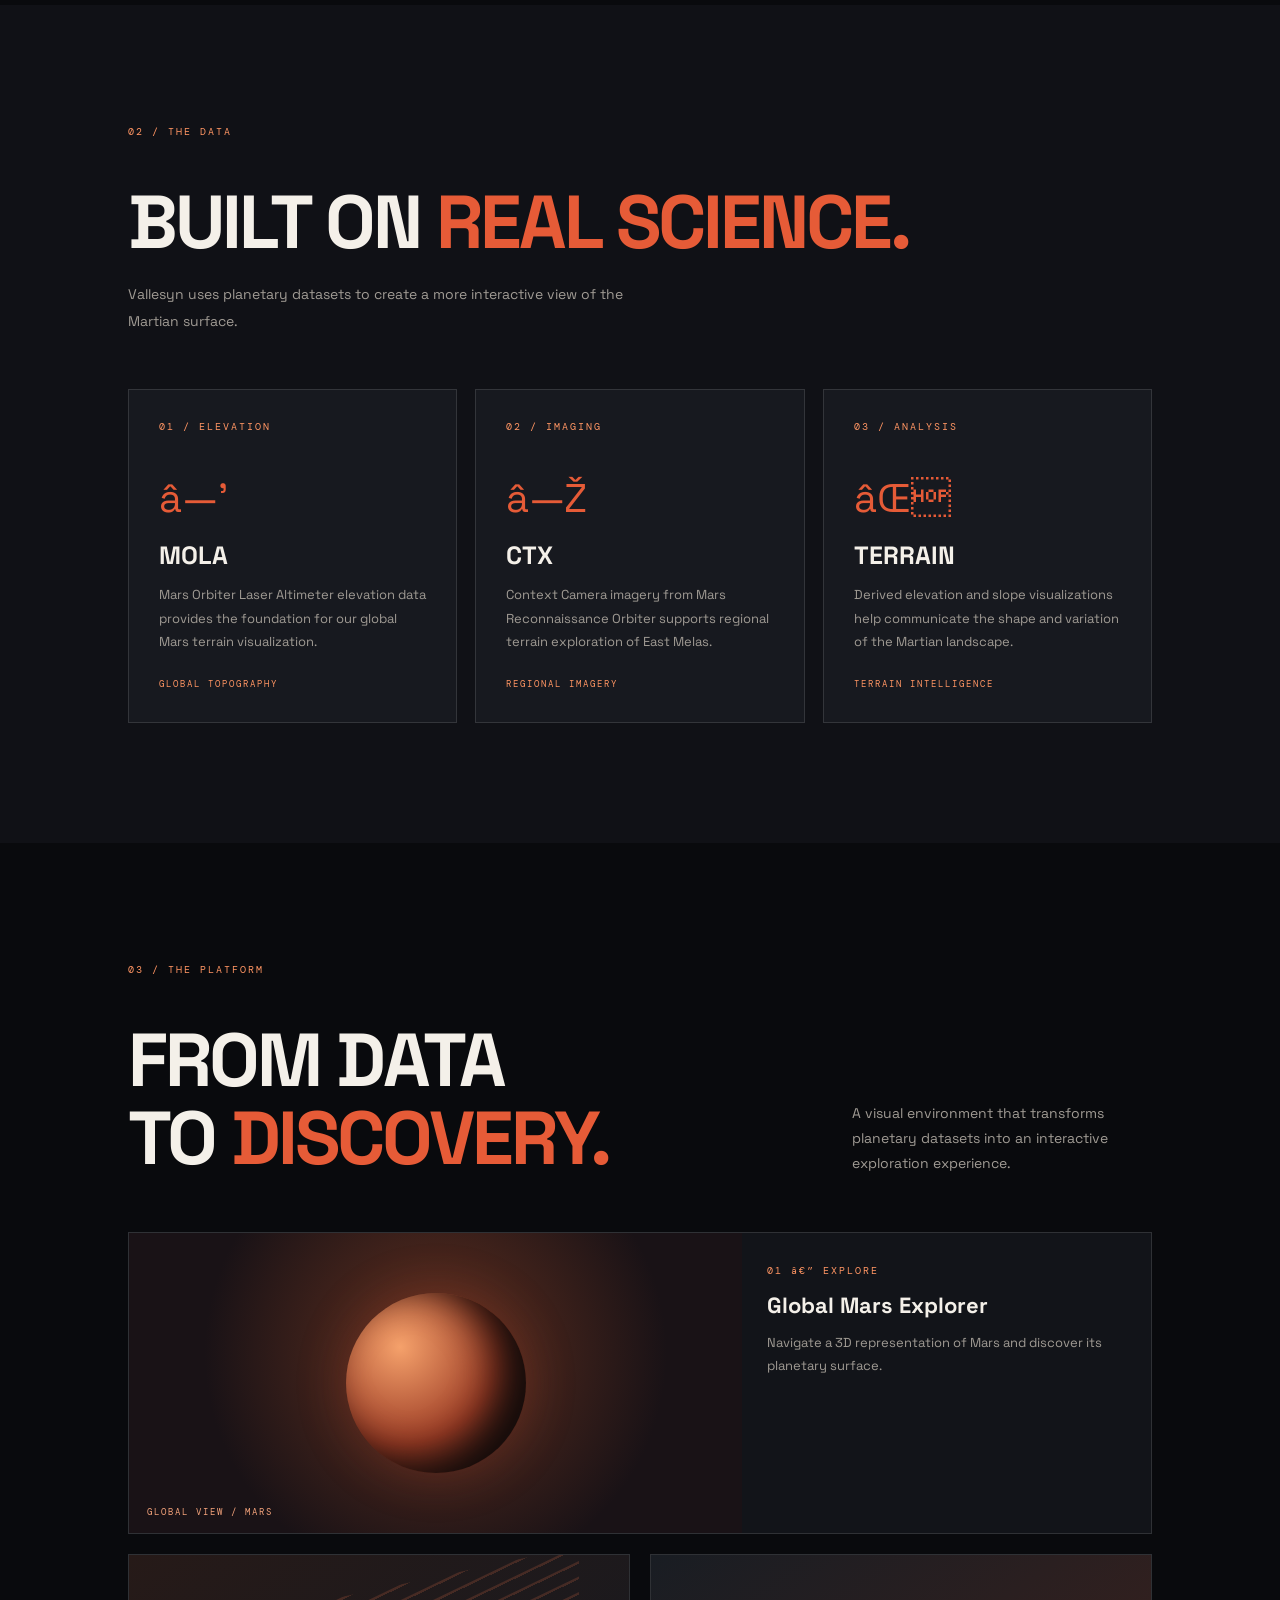
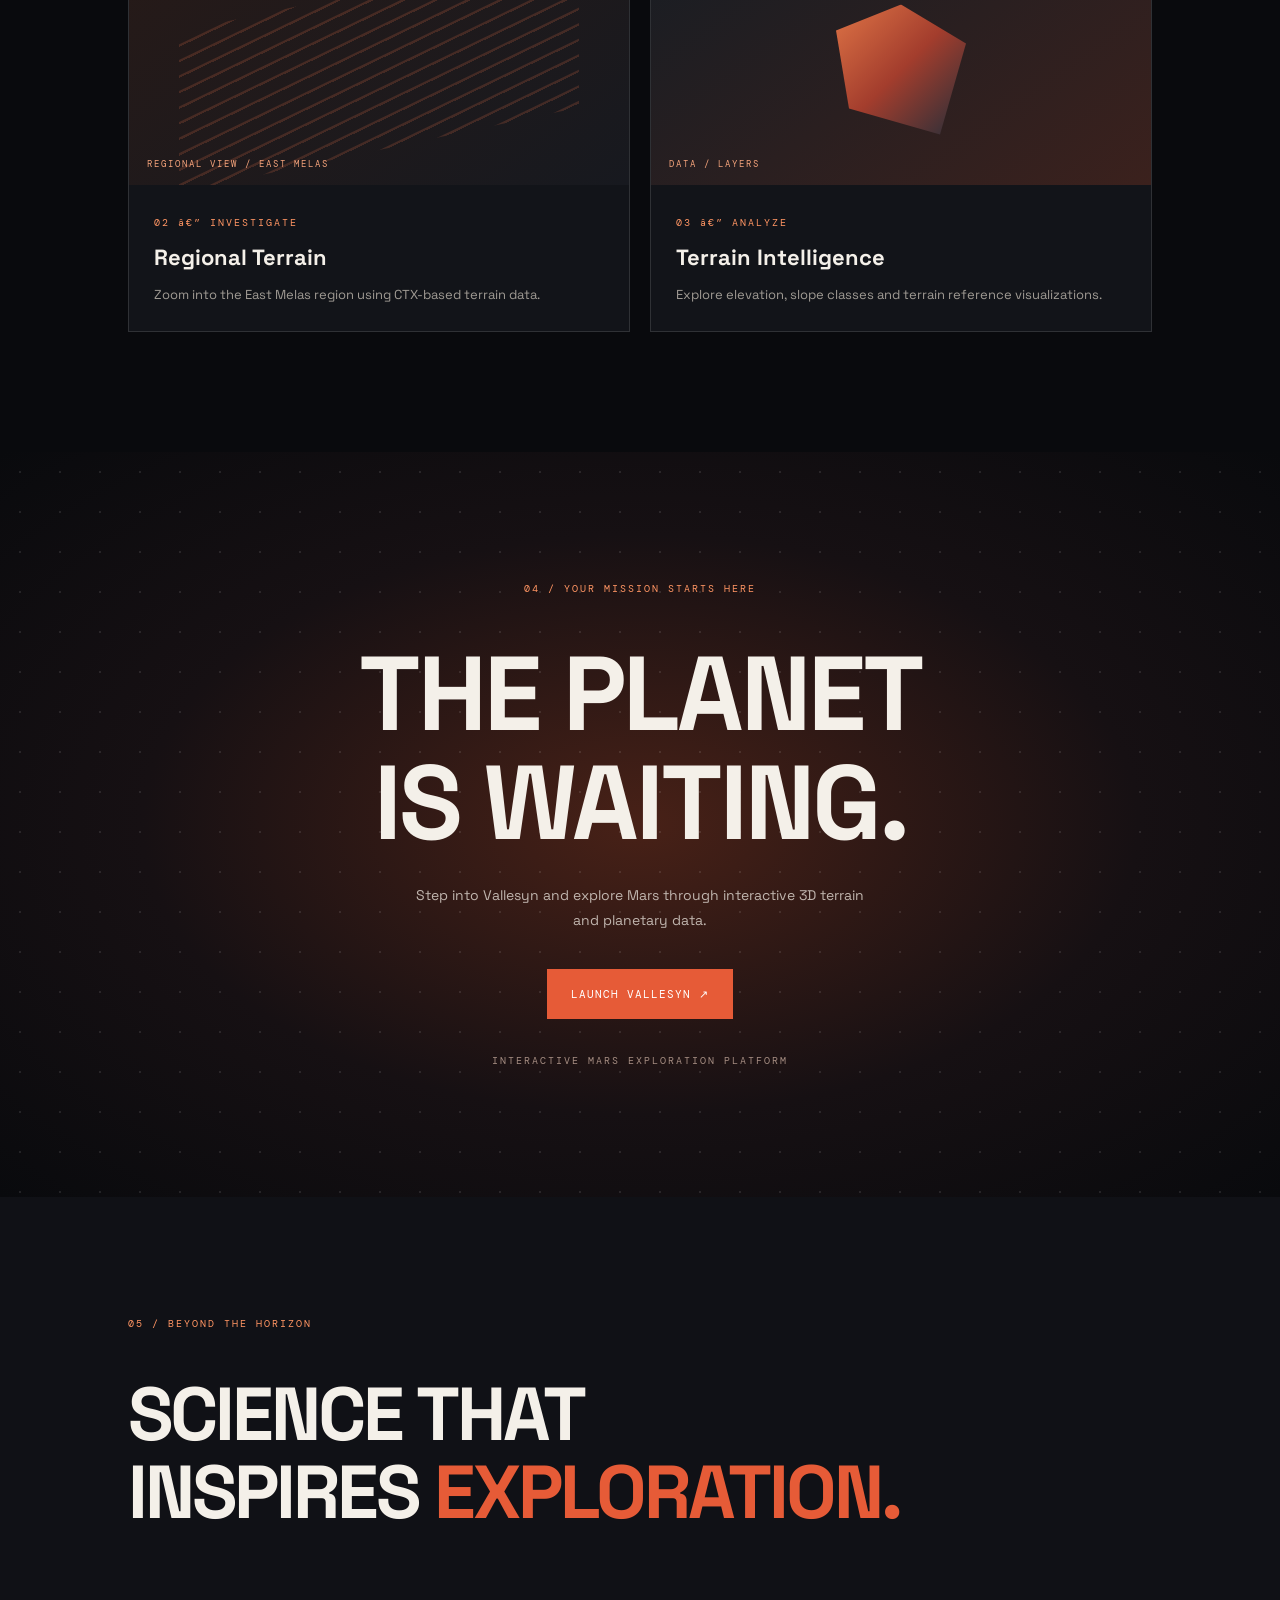
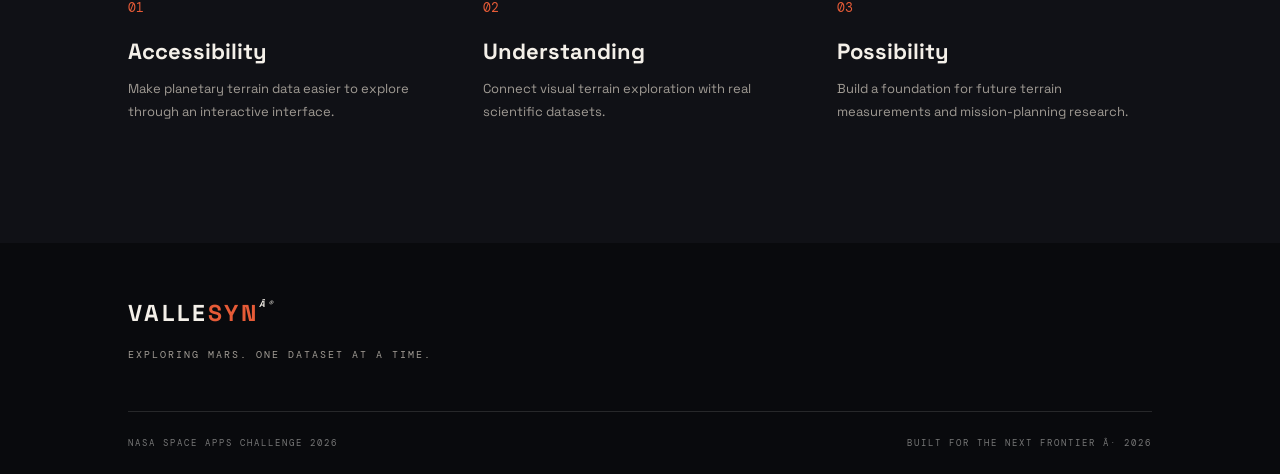
==== commit 9fe117c7: "Fix character encoding in mission portal" ====
--- a/mission-portal/index.html
+++ b/mission-portal/index.html
@@ -21,7 +21,7 @@
             <a href="#technology">TECHNOLOGY</a>
             <a href="#impact">IMPACT</a>
         </div>
-        <a href="#explore" class="nav-cta">EXPLORE MARS â†—</a>
+        <a href="#explore" class="nav-cta">EXPLORE MARS ↗</a>
         <button class="menu-toggle" id="menuToggle" aria-label="Toggle menu">â˜°</button>
     </nav>
 
@@ -33,7 +33,7 @@
                 <h1>THE NEXT<br>FRONTIER IS<br><span>RED.</span></h1>
                 <p class="hero-description">Mapping the unknown. Understanding the terrain. Bringing the science of Mars closer to everyone.</p>
                 <div class="hero-actions">
-                    <a href="#explore" class="primary-btn">DISCOVER VALLESYN â†—</a>
+                    <a href="#explore" class="primary-btn">DISCOVER VALLESYN ↗</a>
                     <a href="#mission" class="text-btn">OUR MISSION â†“</a>
                 </div>
             </div>
@@ -126,7 +126,7 @@
             <div class="section-label">04 / YOUR MISSION STARTS HERE</div>
             <h2>THE PLANET<br>IS WAITING.</h2>
             <p>Step into Vallesyn and explore Mars through interactive 3D terrain and planetary data.</p>
-            <a href="../explorer.html" class="primary-btn">LAUNCH VALLESYN â†—</a>
+            <a href="../explorer.html" class="primary-btn">LAUNCH VALLESYN ↗</a>
             <small>INTERACTIVE MARS EXPLORATION PLATFORM</small>
         </section>
 
@@ -151,3 +151,4 @@
 </body>
 </html>
 
+
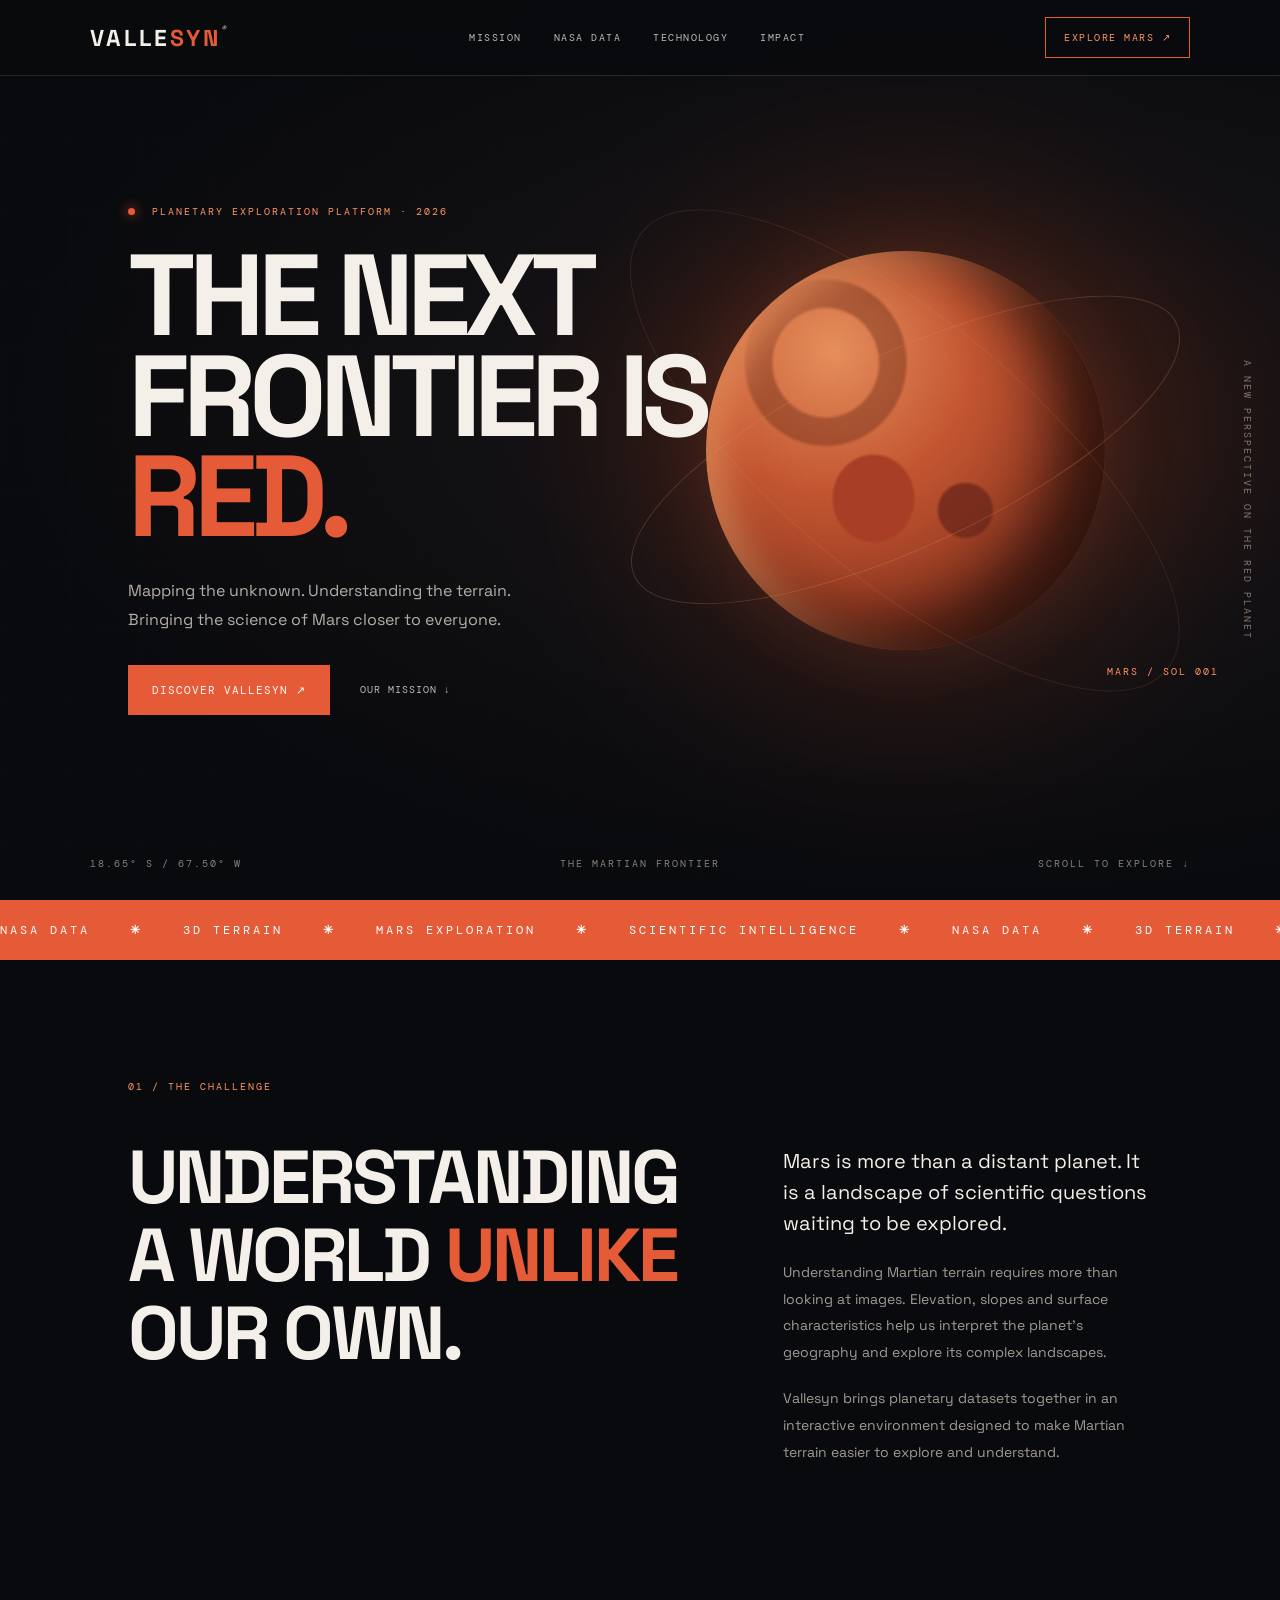
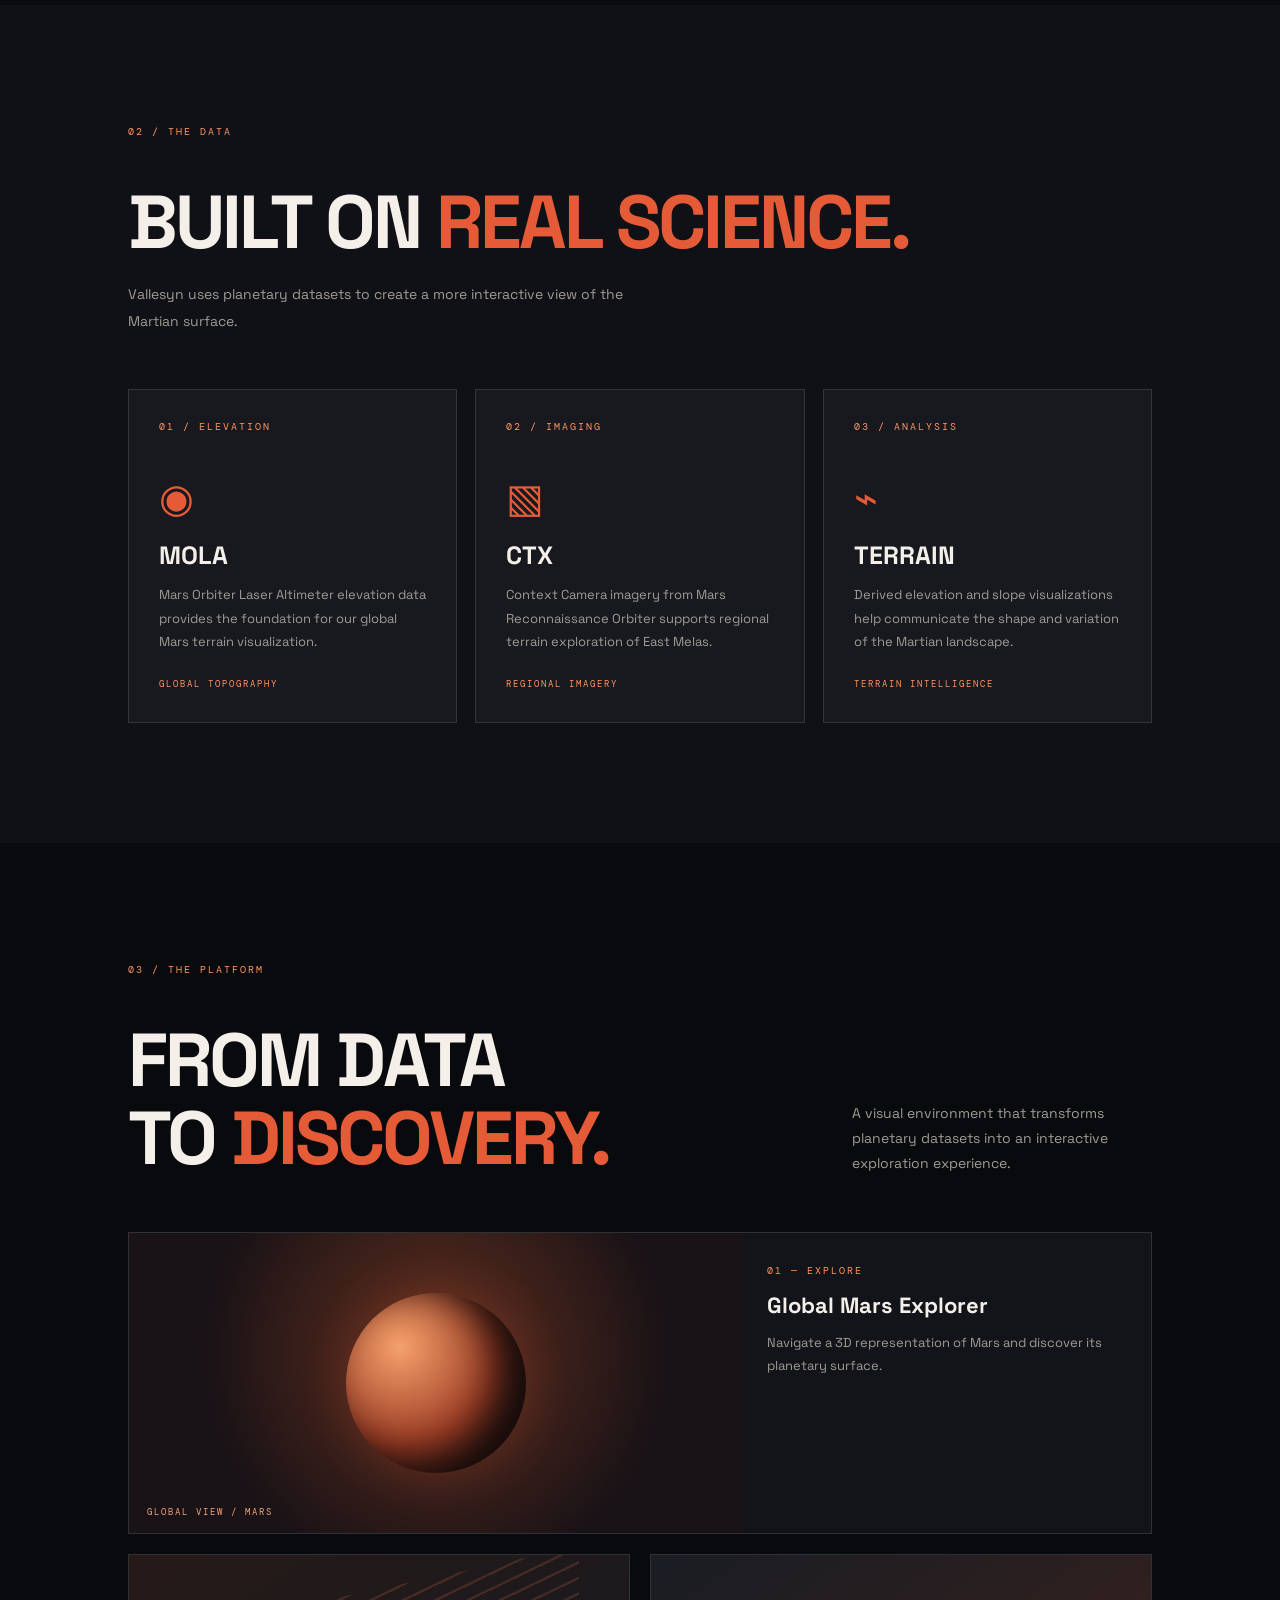
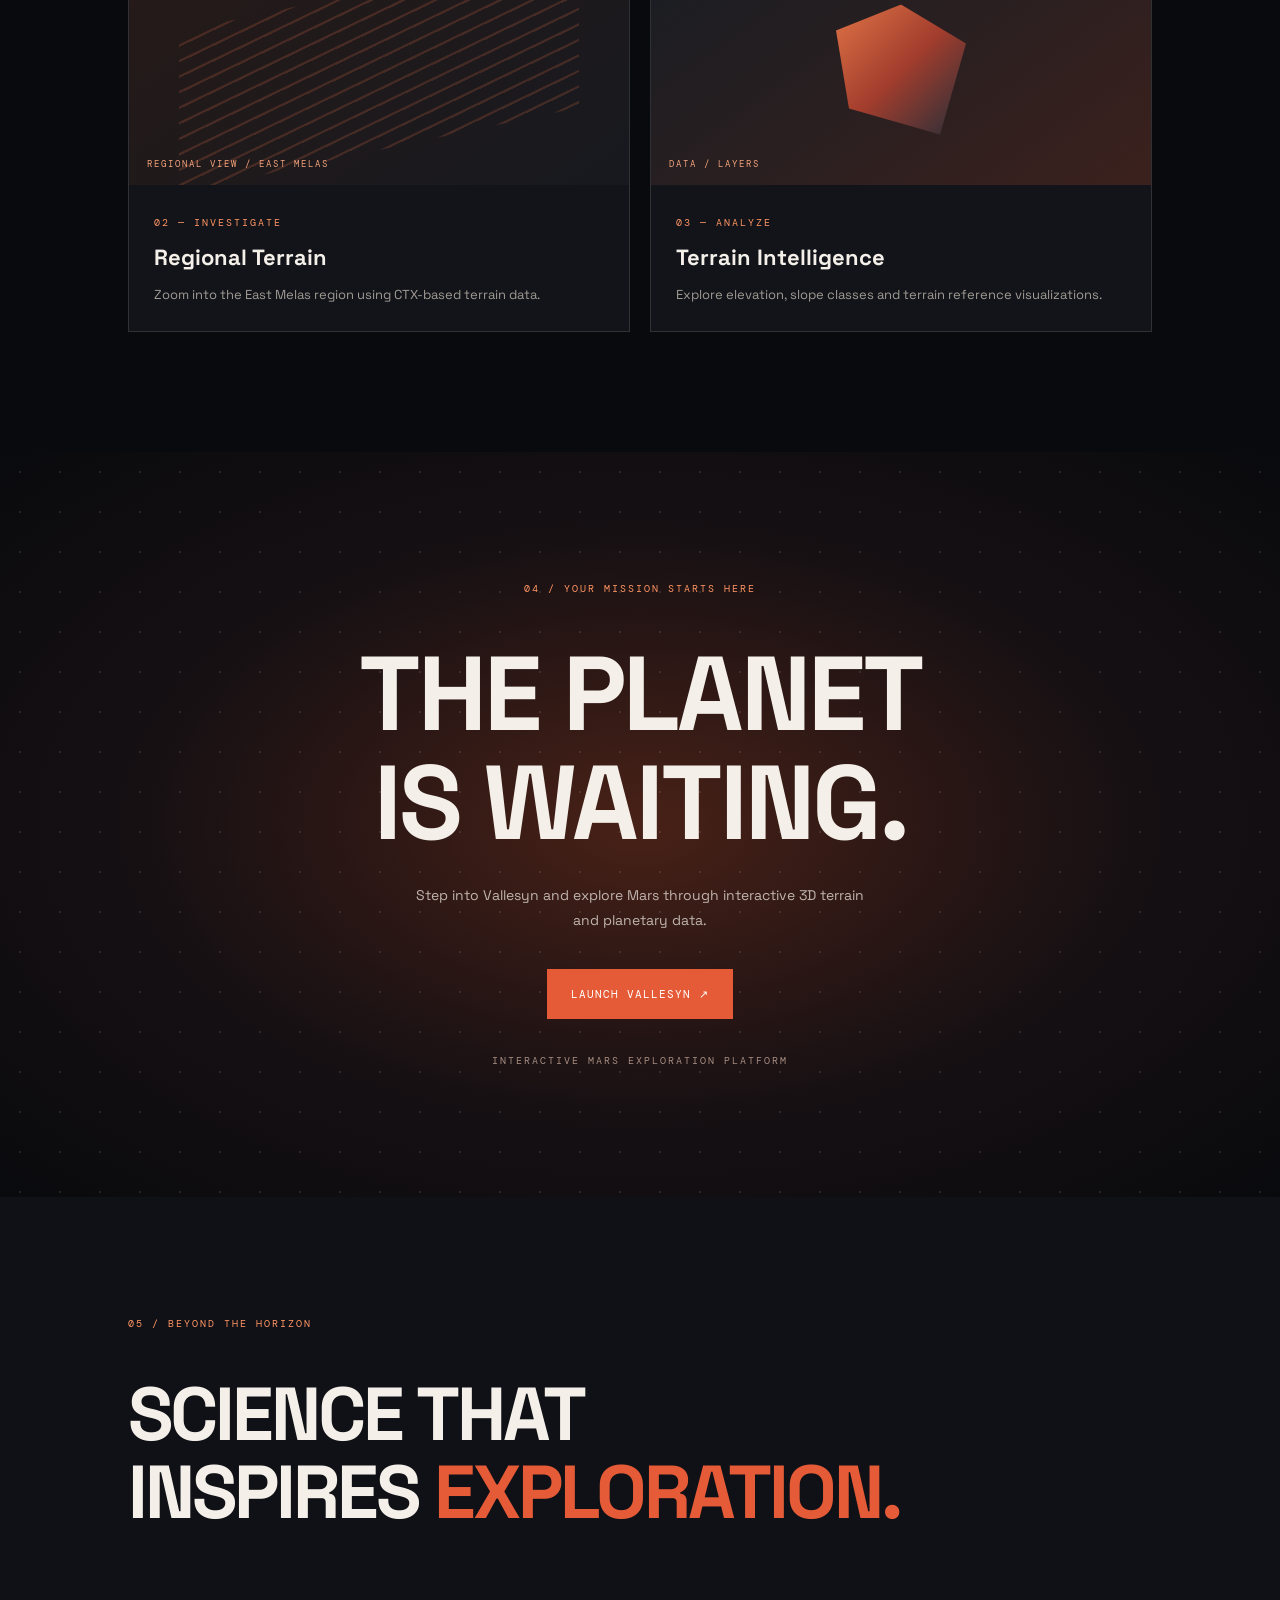
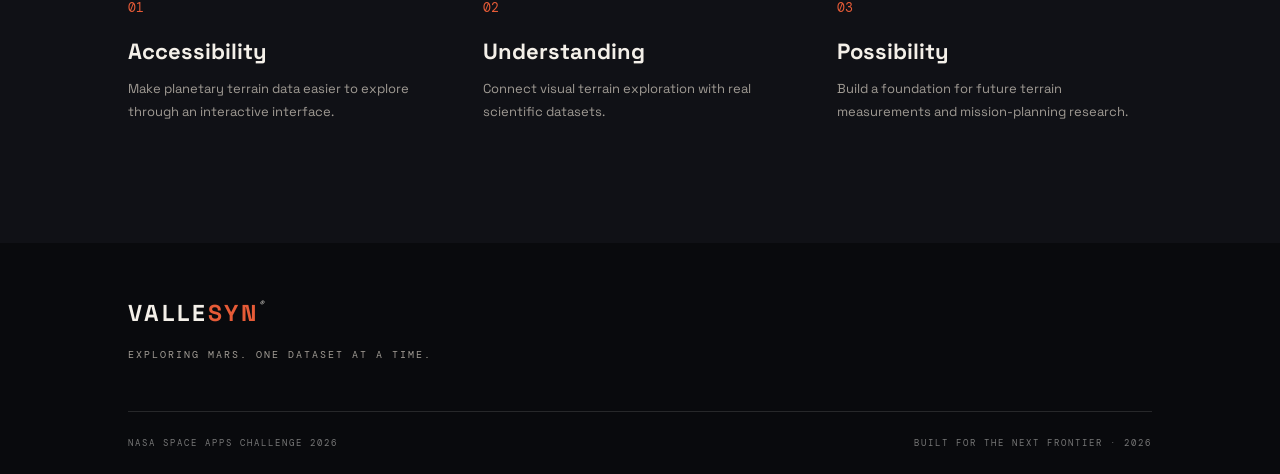
==== commit 6640f554: "Fix all mission portal character encoding" ====
--- a/mission-portal/index.html
+++ b/mission-portal/index.html
@@ -4,39 +4,59 @@
 <head>
     <meta charset="UTF-8">
     <meta name="viewport" content="width=device-width, initial-scale=1.0">
-    <meta name="description" content="Vallesyn â€” Explore Mars through NASA planetary data, 3D terrain and scientific intelligence.">
+    <meta name="description" content="Vallesyn — Explore Mars through NASA planetary data, 3D terrain and scientific intelligence.">
     <title>VALLESYN | The Martian Frontier</title>
     <link rel="stylesheet" href="css/style.css">
     <link rel="preconnect" href="https://fonts.googleapis.com">
     <link href="https://fonts.googleapis.com/css2?family=DM+Mono:wght@400;500&family=Space+Grotesk:wght@400;500;600;700&display=swap" rel="stylesheet">
 </head>
+
 <body>
-    <div class="loader" id="loader"><span>VALLESYN</span><small>INITIALIZING MISSION...</small></div>
+
+    <div class="loader" id="loader">
+        <span>VALLESYN</span>
+        <small>INITIALIZING MISSION...</small>
+    </div>
 
     <nav>
-        <a class="logo" href="#home">VALLE<span>SYN</span><i>Â®</i></a>
+        <a class="logo" href="#home">VALLE<span>SYN</span><i>®</i></a>
+
         <div class="nav-links">
             <a href="#mission">MISSION</a>
             <a href="#data">NASA DATA</a>
             <a href="#technology">TECHNOLOGY</a>
             <a href="#impact">IMPACT</a>
         </div>
+
         <a href="#explore" class="nav-cta">EXPLORE MARS ↗</a>
-        <button class="menu-toggle" id="menuToggle" aria-label="Toggle menu">â˜°</button>
+
+        <button class="menu-toggle" id="menuToggle" aria-label="Toggle menu">☰</button>
     </nav>
 
     <main>
+
         <section class="hero" id="home">
             <div class="hero-grid"></div>
+
             <div class="hero-content">
-                <div class="eyebrow"><span class="pulse"></span> PLANETARY EXPLORATION PLATFORM Â· 2026</div>
+                <div class="eyebrow">
+                    <span class="pulse"></span>
+                    PLANETARY EXPLORATION PLATFORM · 2026
+                </div>
+
                 <h1>THE NEXT<br>FRONTIER IS<br><span>RED.</span></h1>
-                <p class="hero-description">Mapping the unknown. Understanding the terrain. Bringing the science of Mars closer to everyone.</p>
+
+                <p class="hero-description">
+                    Mapping the unknown. Understanding the terrain.
+                    Bringing the science of Mars closer to everyone.
+                </p>
+
                 <div class="hero-actions">
                     <a href="#explore" class="primary-btn">DISCOVER VALLESYN ↗</a>
-                    <a href="#mission" class="text-btn">OUR MISSION â†“</a>
-                </div>
-            </div>
+                    <a href="#mission" class="text-btn">OUR MISSION ↓</a>
+                </div>
+            </div>
+
             <div class="mars-wrap">
                 <div class="mars-glow"></div>
                 <div class="mars"></div>
@@ -44,111 +64,236 @@
                 <div class="orbit orbit-two"></div>
                 <div class="orbit-label">MARS / SOL 001</div>
             </div>
+
             <div class="hero-bottom">
-                <span>18.65Â° S / 67.50Â° W</span>
+                <span>18.65° S / 67.50° W</span>
                 <span>THE MARTIAN FRONTIER</span>
-                <span>SCROLL TO EXPLORE â†“</span>
-            </div>
+                <span>SCROLL TO EXPLORE ↓</span>
+            </div>
+
             <div class="side-note">A NEW PERSPECTIVE ON THE RED PLANET</div>
         </section>
 
         <section class="ticker">
-            <div>NASA DATA <b>âœ³</b> 3D TERRAIN <b>âœ³</b> MARS EXPLORATION <b>âœ³</b> SCIENTIFIC INTELLIGENCE <b>âœ³</b> NASA DATA <b>âœ³</b> 3D TERRAIN <b>âœ³</b></div>
+            <div>
+                NASA DATA <b>✳</b>
+                3D TERRAIN <b>✳</b>
+                MARS EXPLORATION <b>✳</b>
+                SCIENTIFIC INTELLIGENCE <b>✳</b>
+                NASA DATA <b>✳</b>
+                3D TERRAIN <b>✳</b>
+            </div>
         </section>
 
         <section class="section mission" id="mission">
             <div class="section-label">01 / THE CHALLENGE</div>
+
             <div class="mission-layout">
                 <div>
                     <h2>UNDERSTANDING<br>A WORLD <span>UNLIKE</span><br>OUR OWN.</h2>
                 </div>
+
                 <div class="mission-copy">
-                    <p class="lead">Mars is more than a distant planet. It is a landscape of scientific questions waiting to be explored.</p>
-                    <p>Understanding Martian terrain requires more than looking at images. Elevation, slopes and surface characteristics help us interpret the planet's geography and explore its complex landscapes.</p>
-                    <p>Vallesyn brings planetary datasets together in an interactive environment designed to make Martian terrain easier to explore and understand.</p>
+                    <p class="lead">
+                        Mars is more than a distant planet.
+                        It is a landscape of scientific questions waiting to be explored.
+                    </p>
+
+                    <p>
+                        Understanding Martian terrain requires more than looking at images.
+                        Elevation, slopes and surface characteristics help us interpret
+                        the planet's geography and explore its complex landscapes.
+                    </p>
+
+                    <p>
+                        Vallesyn brings planetary datasets together in an interactive
+                        environment designed to make Martian terrain easier to explore
+                        and understand.
+                    </p>
                 </div>
             </div>
         </section>
 
         <section class="section data-section" id="data">
             <div class="section-label">02 / THE DATA</div>
+
             <h2>BUILT ON <span>REAL SCIENCE.</span></h2>
-            <p class="section-intro">Vallesyn uses planetary datasets to create a more interactive view of the Martian surface.</p>
+
+            <p class="section-intro">
+                Vallesyn uses planetary datasets to create a more interactive
+                view of the Martian surface.
+            </p>
+
             <div class="data-grid">
+
                 <article class="data-card">
                     <div class="card-number">01 / ELEVATION</div>
-                    <div class="data-icon">â—’</div>
+                    <div class="data-icon">◉</div>
                     <h3>MOLA</h3>
-                    <p>Mars Orbiter Laser Altimeter elevation data provides the foundation for our global Mars terrain visualization.</p>
+                    <p>
+                        Mars Orbiter Laser Altimeter elevation data provides
+                        the foundation for our global Mars terrain visualization.
+                    </p>
                     <span class="card-tag">GLOBAL TOPOGRAPHY</span>
                 </article>
+
                 <article class="data-card">
                     <div class="card-number">02 / IMAGING</div>
-                    <div class="data-icon">â—Ž</div>
+                    <div class="data-icon">▧</div>
                     <h3>CTX</h3>
-                    <p>Context Camera imagery from Mars Reconnaissance Orbiter supports regional terrain exploration of East Melas.</p>
+                    <p>
+                        Context Camera imagery from Mars Reconnaissance Orbiter
+                        supports regional terrain exploration of East Melas.
+                    </p>
                     <span class="card-tag">REGIONAL IMAGERY</span>
                 </article>
+
                 <article class="data-card">
                     <div class="card-number">03 / ANALYSIS</div>
-                    <div class="data-icon">âŒ</div>
+                    <div class="data-icon">⌁</div>
                     <h3>TERRAIN</h3>
-                    <p>Derived elevation and slope visualizations help communicate the shape and variation of the Martian landscape.</p>
+                    <p>
+                        Derived elevation and slope visualizations help communicate
+                        the shape and variation of the Martian landscape.
+                    </p>
                     <span class="card-tag">TERRAIN INTELLIGENCE</span>
                 </article>
+
             </div>
         </section>
 
         <section class="section technology" id="technology">
             <div class="section-label">03 / THE PLATFORM</div>
+
             <div class="tech-heading">
                 <h2>FROM DATA<br>TO <span>DISCOVERY.</span></h2>
-                <p>A visual environment that transforms planetary datasets into an interactive exploration experience.</p>
-            </div>
+                <p>
+                    A visual environment that transforms planetary datasets
+                    into an interactive exploration experience.
+                </p>
+            </div>
+
             <div class="feature-grid">
+
                 <article class="feature feature-large">
-                    <div class="feature-art globe-art"><div class="mini-globe"></div><span>GLOBAL VIEW / MARS</span></div>
-                    <div class="feature-info"><span>01 â€” EXPLORE</span><h3>Global Mars Explorer</h3><p>Navigate a 3D representation of Mars and discover its planetary surface.</p></div>
-                </article>
+                    <div class="feature-art globe-art">
+                        <div class="mini-globe"></div>
+                        <span>GLOBAL VIEW / MARS</span>
+                    </div>
+
+                    <div class="feature-info">
+                        <span>01 — EXPLORE</span>
+                        <h3>Global Mars Explorer</h3>
+                        <p>
+                            Navigate a 3D representation of Mars and discover
+                            its planetary surface.
+                        </p>
+                    </div>
+                </article>
+
                 <article class="feature">
-                    <div class="feature-art terrain-art"><div class="terrain-lines"></div><span>REGIONAL VIEW / EAST MELAS</span></div>
-                    <div class="feature-info"><span>02 â€” INVESTIGATE</span><h3>Regional Terrain</h3><p>Zoom into the East Melas region using CTX-based terrain data.</p></div>
-                </article>
+                    <div class="feature-art terrain-art">
+                        <div class="terrain-lines"></div>
+                        <span>REGIONAL VIEW / EAST MELAS</span>
+                    </div>
+
+                    <div class="feature-info">
+                        <span>02 — INVESTIGATE</span>
+                        <h3>Regional Terrain</h3>
+                        <p>
+                            Zoom into the East Melas region using CTX-based
+                            terrain data.
+                        </p>
+                    </div>
+                </article>
+
                 <article class="feature">
-                    <div class="feature-art layers-art"><div class="layer-sample"></div><span>DATA / LAYERS</span></div>
-                    <div class="feature-info"><span>03 â€” ANALYZE</span><h3>Terrain Intelligence</h3><p>Explore elevation, slope classes and terrain reference visualizations.</p></div>
-                </article>
+                    <div class="feature-art layers-art">
+                        <div class="layer-sample"></div>
+                        <span>DATA / LAYERS</span>
+                    </div>
+
+                    <div class="feature-info">
+                        <span>03 — ANALYZE</span>
+                        <h3>Terrain Intelligence</h3>
+                        <p>
+                            Explore elevation, slope classes and terrain
+                            reference visualizations.
+                        </p>
+                    </div>
+                </article>
+
             </div>
         </section>
 
         <section class="explore" id="explore">
             <div class="explore-bg"></div>
+
             <div class="section-label">04 / YOUR MISSION STARTS HERE</div>
+
             <h2>THE PLANET<br>IS WAITING.</h2>
-            <p>Step into Vallesyn and explore Mars through interactive 3D terrain and planetary data.</p>
+
+            <p>
+                Step into Vallesyn and explore Mars through interactive
+                3D terrain and planetary data.
+            </p>
+
             <a href="../explorer.html" class="primary-btn">LAUNCH VALLESYN ↗</a>
+
             <small>INTERACTIVE MARS EXPLORATION PLATFORM</small>
         </section>
 
         <section class="section impact" id="impact">
             <div class="section-label">05 / BEYOND THE HORIZON</div>
+
             <h2>SCIENCE THAT<br>INSPIRES <span>EXPLORATION.</span></h2>
+
             <div class="impact-grid">
-                <div><strong>01</strong><h3>Accessibility</h3><p>Make planetary terrain data easier to explore through an interactive interface.</p></div>
-                <div><strong>02</strong><h3>Understanding</h3><p>Connect visual terrain exploration with real scientific datasets.</p></div>
-                <div><strong>03</strong><h3>Possibility</h3><p>Build a foundation for future terrain measurements and mission-planning research.</p></div>
-            </div>
-        </section>
+
+                <div>
+                    <strong>01</strong>
+                    <h3>Accessibility</h3>
+                    <p>
+                        Make planetary terrain data easier to explore
+                        through an interactive interface.
+                    </p>
+                </div>
+
+                <div>
+                    <strong>02</strong>
+                    <h3>Understanding</h3>
+                    <p>
+                        Connect visual terrain exploration with real
+                        scientific datasets.
+                    </p>
+                </div>
+
+                <div>
+                    <strong>03</strong>
+                    <h3>Possibility</h3>
+                    <p>
+                        Build a foundation for future terrain measurements
+                        and mission-planning research.
+                    </p>
+                </div>
+
+            </div>
+        </section>
+
     </main>
 
     <footer>
-        <a class="logo" href="#home">VALLE<span>SYN</span><i>Â®</i></a>
+        <a class="logo" href="#home">VALLE<span>SYN</span><i>®</i></a>
+
         <p>EXPLORING MARS. ONE DATASET AT A TIME.</p>
-        <div class="footer-bottom"><span>NASA SPACE APPS CHALLENGE 2026</span><span>BUILT FOR THE NEXT FRONTIER Â· 2026</span></div>
+
+        <div class="footer-bottom">
+            <span>NASA SPACE APPS CHALLENGE 2026</span>
+            <span>BUILT FOR THE NEXT FRONTIER · 2026</span>
+        </div>
     </footer>
 
     <script src="js/main.js"></script>
+
 </body>
 </html>
-
-
